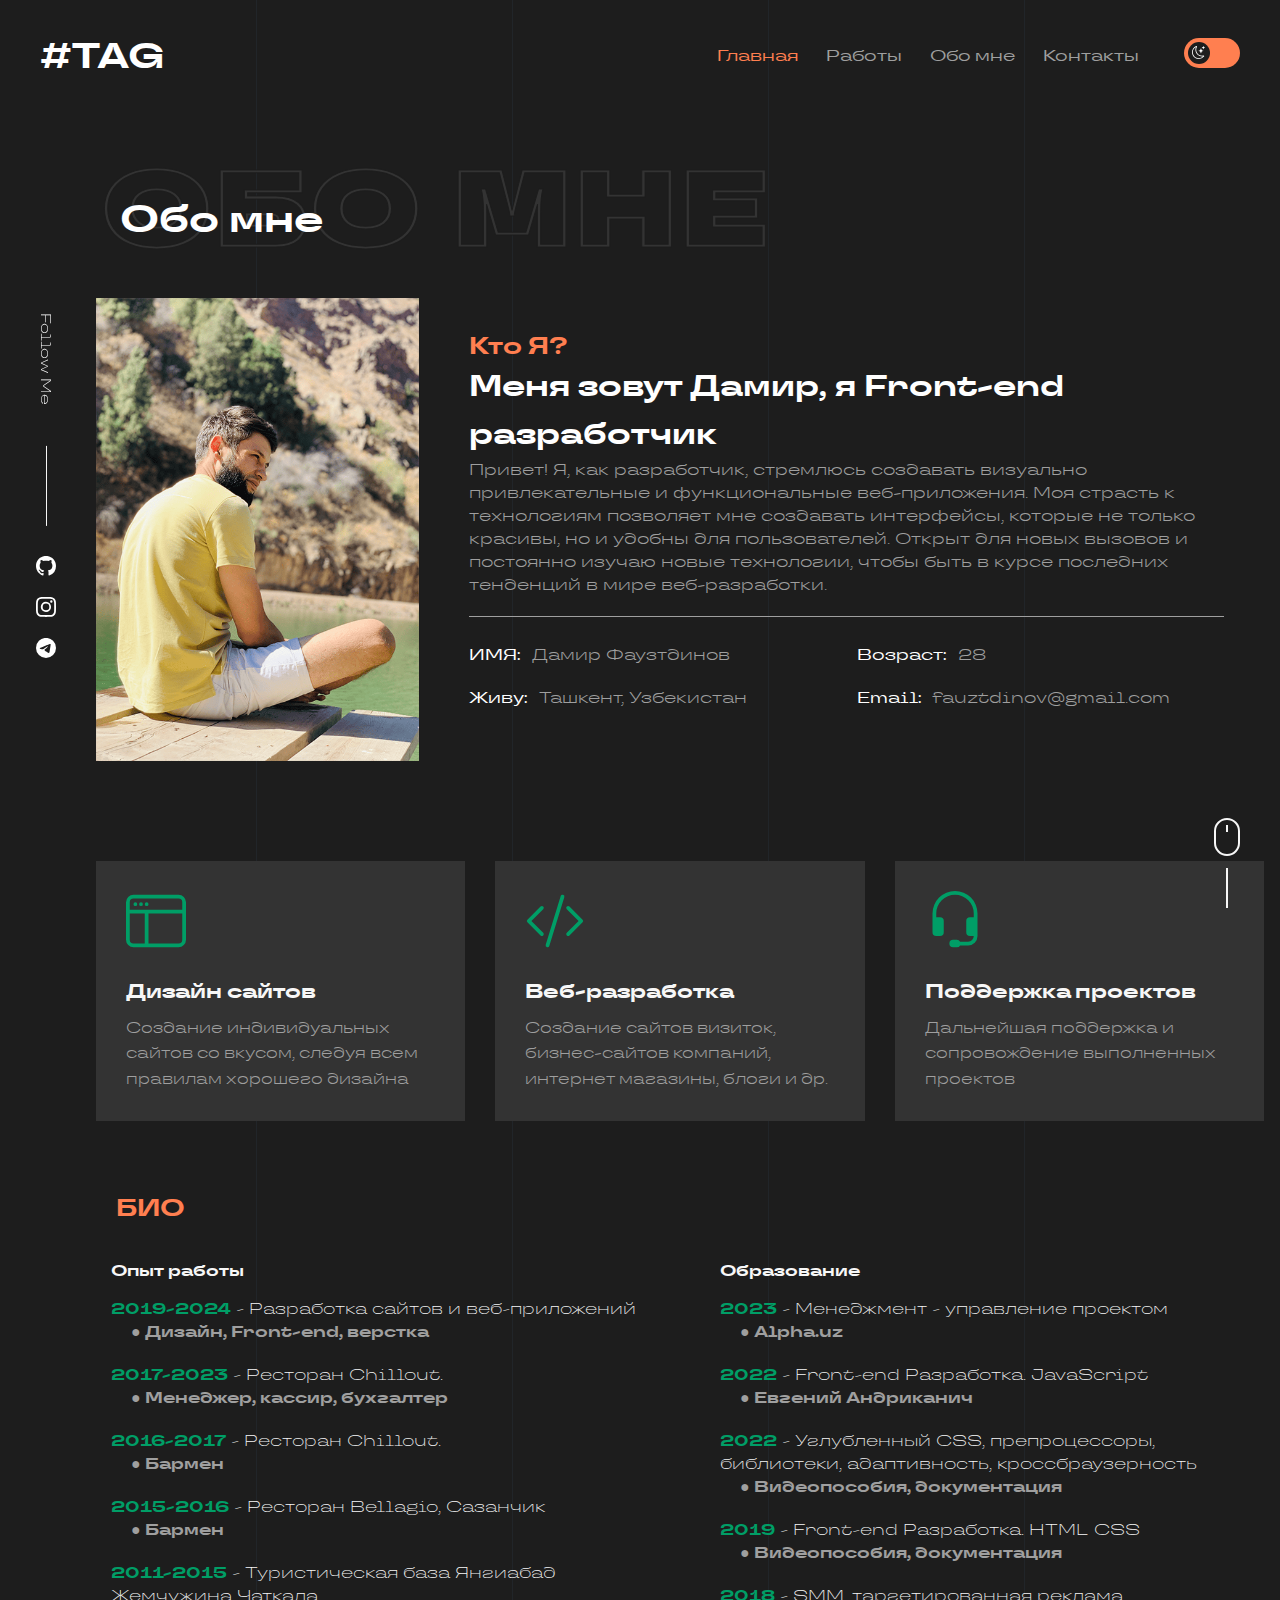
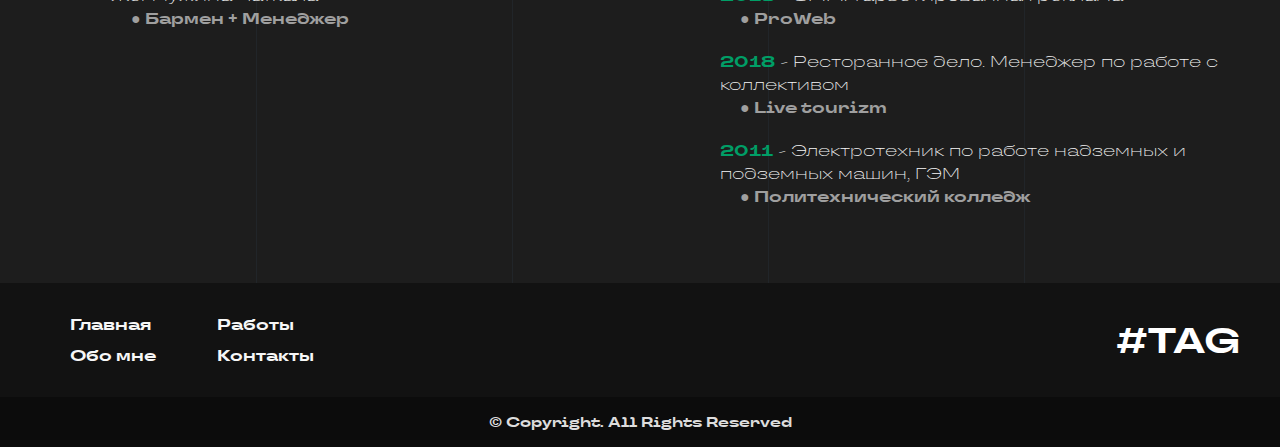
==== about.html @ 24d649d3 "Add files via upload" ====
<!DOCTYPE html>
<html lang="ru">

<head>
   <meta charset="UTF-8">
   <meta http-equiv="X-UA-Compatible" content="IE=edge">
   <meta name="viewport" content="width=device-width, initial-scale=1.0">
   <link rel="stylesheet" href="https://cdn.jsdelivr.net/npm/swiper@11/swiper-bundle.min.css" />
   <link rel="stylesheet" href="css/style.min.css">
   <title>TAG company</title>
</head>

<body>
   <div class="wrapper">
      <div class="bgline1"></div>
      <div class="bgline2"></div>
      <div class="bgline3"></div>
      <div class="bgline4"></div>
      <header class="header">
   <div class="header__body container">
      <div class="header__logo">
         <a href="index.html">#TAG</a>
      </div>
      <div class="header__menu menu">
         <div class="menu__icon">
            <span></span>
         </div>
         <nav class="menu__body">
            <ul class="menu__list">
               <li><a href="index.html" class="menu__link active" data-title="Главная"><span>Главная</span></a></li>
               <li><a href="cases.html" class="menu__link" data-title="Работы"><span>Работы</span></a></li>
               <li><a href="about.html" class="menu__link" data-title="Обо мне"><span>Обо мне</span></a></li>
               <li><a href="contacts.html" class="menu__link" data-title="Контакты"><span>Контакты</span></a></li>
            </ul>

            <div class="toggle-theme">
               <label class="switch" for="toggle">
                  <input type="checkbox" id="toggle">
                  <div class="slider left"></div>
               </label>
            </div>
         </nav>
      </div>
   </div>
</header>
      <main>
         <div class="socials">
            <div class="socials__text">Follow Me</div>
            <div class="socials__line"></div>
            <div class="socials__links">
               <div class="socials__link">
                  <a href="https://github.com/fauztdin0ff" target="_blank"><svg xmlns="http://www.w3.org/2000/svg"
                        width="20" height="20" fill="currentColor" class="bi bi-github" viewBox="0 0 16 16">
                        <path
                           d="M8 0C3.58 0 0 3.58 0 8c0 3.54 2.29 6.53 5.47 7.59.4.07.55-.17.55-.38 0-.19-.01-.82-.01-1.49-2.01.37-2.53-.49-2.69-.94-.09-.23-.48-.94-.82-1.13-.28-.15-.68-.52-.01-.53.63-.01 1.08.58 1.23.82.72 1.21 1.87.87 2.33.66.07-.52.28-.87.51-1.07-1.78-.2-3.64-.89-3.64-3.95 0-.87.31-1.59.82-2.15-.08-.2-.36-1.02.08-2.12 0 0 .67-.21 2.2.82.64-.18 1.32-.27 2-.27.68 0 1.36.09 2 .27 1.53-1.04 2.2-.82 2.2-.82.44 1.1.16 1.92.08 2.12.51.56.82 1.27.82 2.15 0 3.07-1.87 3.75-3.65 3.95.29.25.54.73.54 1.48 0 1.07-.01 1.93-.01 2.2 0 .21.15.46.55.38A8.012 8.012 0 0 0 16 8c0-4.42-3.58-8-8-8z" />
                     </svg></a>
               </div>
               <div class="socials__link">
                  <a href="https://www.instagram.com/fauztdin0ff?igsh=NGVhN2U2NjQ0Yg==" target="_blank"><svg
                        xmlns="http://www.w3.org/2000/svg" width="20" height="20" fill="currentColor"
                        class="bi bi-instagram" viewBox="0 0 16 16">
                        <path
                           d="M8 0C5.829 0 5.556.01 4.703.048 3.85.088 3.269.222 2.76.42a3.917 3.917 0 0 0-1.417.923A3.927 3.927 0 0 0 .42 2.76C.222 3.268.087 3.85.048 4.7.01 5.555 0 5.827 0 8.001c0 2.172.01 2.444.048 3.297.04.852.174 1.433.372 1.942.205.526.478.972.923 1.417.444.445.89.719 1.416.923.51.198 1.09.333 1.942.372C5.555 15.99 5.827 16 8 16s2.444-.01 3.298-.048c.851-.04 1.434-.174 1.943-.372a3.916 3.916 0 0 0 1.416-.923c.445-.445.718-.891.923-1.417.197-.509.332-1.09.372-1.942C15.99 10.445 16 10.173 16 8s-.01-2.445-.048-3.299c-.04-.851-.175-1.433-.372-1.941a3.926 3.926 0 0 0-.923-1.417A3.911 3.911 0 0 0 13.24.42c-.51-.198-1.092-.333-1.943-.372C10.443.01 10.172 0 7.998 0h.003zm-.717 1.442h.718c2.136 0 2.389.007 3.232.046.78.035 1.204.166 1.486.275.373.145.64.319.92.599.28.28.453.546.598.92.11.281.24.705.275 1.485.039.843.047 1.096.047 3.231s-.008 2.389-.047 3.232c-.035.78-.166 1.203-.275 1.485a2.47 2.47 0 0 1-.599.919c-.28.28-.546.453-.92.598-.28.11-.704.24-1.485.276-.843.038-1.096.047-3.232.047s-2.39-.009-3.233-.047c-.78-.036-1.203-.166-1.485-.276a2.478 2.478 0 0 1-.92-.598 2.48 2.48 0 0 1-.6-.92c-.109-.281-.24-.705-.275-1.485-.038-.843-.046-1.096-.046-3.233 0-2.136.008-2.388.046-3.231.036-.78.166-1.204.276-1.486.145-.373.319-.64.599-.92.28-.28.546-.453.92-.598.282-.11.705-.24 1.485-.276.738-.034 1.024-.044 2.515-.045v.002zm4.988 1.328a.96.96 0 1 0 0 1.92.96.96 0 0 0 0-1.92zm-4.27 1.122a4.109 4.109 0 1 0 0 8.217 4.109 4.109 0 0 0 0-8.217zm0 1.441a2.667 2.667 0 1 1 0 5.334 2.667 2.667 0 0 1 0-5.334z" />
                     </svg></a>
               </div>
               <div class="socials__link">
                  <a href="https://t.me/fauztdin0ff" target="_blank"><svg xmlns="http://www.w3.org/2000/svg" width="20"
                        height="20" fill="currentColor" class="bi bi-telegram" viewBox="0 0 16 16">
                        <path
                           d="M16 8A8 8 0 1 1 0 8a8 8 0 0 1 16 0zM8.287 5.906c-.778.324-2.334.994-4.666 2.01-.378.15-.577.298-.595.442-.03.243.275.339.69.47l.175.055c.408.133.958.288 1.243.294.26.006.549-.1.868-.32 2.179-1.471 3.304-2.214 3.374-2.23.05-.012.12-.026.166.016.047.041.042.12.037.141-.03.129-1.227 1.241-1.846 1.817-.193.18-.33.307-.358.336a8.154 8.154 0 0 1-.188.186c-.38.366-.664.64.015 1.088.327.216.589.393.85.571.284.194.568.387.936.629.093.06.183.125.27.187.331.236.63.448.997.414.214-.02.435-.22.547-.82.265-1.417.786-4.486.906-5.751a1.426 1.426 0 0 0-.013-.315.337.337 0 0 0-.114-.217.526.526 0 0 0-.31-.093c-.3.005-.763.166-2.984 1.09z" />
                     </svg></a>
               </div>
            </div>
         </div>
         <div class="scrolltop">
            <div class="scrolltop__down">
               <button class="scrolltop__mouse"></button>
               <div class="scrolltop__line"></div>
            </div>
         </div>
         <section class="about">
            <div class="about__body container">
               <div class="about__title title">
                  <h1 data-title="Обо мне">Обо мне</h1>
               </div>
               <section class="who">
                  <div class="who__body container">
                     <div class="who__image">
                        <img src="img/iam.png" alt="I am">
                     </div>
                     <div class="who__content">
                        <div class="who__title">Кто Я?</div>
                        <div class="who__subtitle">
                           <h3>Меня зовут Дамир, я Front-end разработчик</h3>
                        </div>
                        <div class="who__text">
                           Привет! Я, как разработчик, стремлюсь создавать визуально привлекательные и функциональные
                           веб-приложения. Моя страсть к технологиям позволяет мне создавать интерфейсы, которые не
                           только красивы, но и удобны для пользователей. Открыт для новых вызовов и постоянно изучаю
                           новые
                           технологии, чтобы быть в курсе последних тенденций в мире веб-разработки.
                        </div>
                        <div class="who__info">
                           <p><span>ИМЯ: </span> Дамир Фаузтдинов</p>
                           <p><span>Возраст: </span> 28</p>
                           <p><span>Живу: </span> Ташкент, Узбекистан</p>
                           <p><span>Email: </span> fauztdinov@gmail.com</p>
                        </div>
                        <!-- 
                        <div class="who__download-resume">
                           <a href="">Скачать <span>CV</span><span><svg xmlns="http://www.w3.org/2000/svg" width="20"
                                    height="20" fill="currentColor" class="bi bi-cloud-download" viewBox="0 0 16 16">
                                    <path
                                       d="M4.406 1.342A5.53 5.53 0 0 1 8 0c2.69 0 4.923 2 5.166 4.579C14.758 4.804 16 6.137 16 7.773 16 9.569 14.502 11 12.687 11H10a.5.5 0 0 1 0-1h2.688C13.979 10 15 8.988 15 7.773c0-1.216-1.02-2.228-2.313-2.228h-.5v-.5C12.188 2.825 10.328 1 8 1a4.53 4.53 0 0 0-2.941 1.1c-.757.652-1.153 1.438-1.153 2.055v.448l-.445.049C2.064 4.805 1 5.952 1 7.318 1 8.785 2.23 10 3.781 10H6a.5.5 0 0 1 0 1H3.781C1.708 11 0 9.366 0 7.318c0-1.763 1.266-3.223 2.942-3.593.143-.863.698-1.723 1.464-2.383z" />
                                    <path
                                       d="M7.646 15.854a.5.5 0 0 0 .708 0l3-3a.5.5 0 0 0-.708-.708L8.5 14.293V5.5a.5.5 0 0 0-1 0v8.793l-2.146-2.147a.5.5 0 0 0-.708.708l3 3z" />
                                 </svg></span></a>
                        </div> -->
                     </div>
                  </div>
               </section>
            </div>
         </section>
         <section class="bio">
            <div class="bio__body container">
               <div class="bio__blocks">
                  <div class="bio__block block-bio">
                     <div class="block-bio__icon"><svg xmlns="http://www.w3.org/2000/svg" width="16" height="16"
                           fill="currentColor" class="bi bi-window-sidebar" viewBox="0 0 16 16">
                           <path
                              d="M2.5 4a.5.5 0 1 0 0-1 .5.5 0 0 0 0 1zm2-.5a.5.5 0 1 1-1 0 .5.5 0 0 1 1 0zm1 .5a.5.5 0 1 0 0-1 .5.5 0 0 0 0 1z" />
                           <path
                              d="M2 1a2 2 0 0 0-2 2v10a2 2 0 0 0 2 2h12a2 2 0 0 0 2-2V3a2 2 0 0 0-2-2H2zm12 1a1 1 0 0 1 1 1v2H1V3a1 1 0 0 1 1-1h12zM1 13V6h4v8H2a1 1 0 0 1-1-1zm5 1V6h9v7a1 1 0 0 1-1 1H6z" />
                        </svg></div>
                     <div class="block-bio__name">Дизайн сайтов</div>
                     <div class="block-bio__text">Создание индивидуальных сайтов со вкусом, следуя всем правилам
                        хорошего дизайна</div>
                  </div>
                  <div class="bio__block block-bio">
                     <div class="block-bio__icon"><svg xmlns="http://www.w3.org/2000/svg" width="16" height="16"
                           fill="currentColor" class="bi bi-code-slash" viewBox="0 0 16 16">
                           <path
                              d="M10.478 1.647a.5.5 0 1 0-.956-.294l-4 13a.5.5 0 0 0 .956.294l4-13zM4.854 4.146a.5.5 0 0 1 0 .708L1.707 8l3.147 3.146a.5.5 0 0 1-.708.708l-3.5-3.5a.5.5 0 0 1 0-.708l3.5-3.5a.5.5 0 0 1 .708 0zm6.292 0a.5.5 0 0 0 0 .708L14.293 8l-3.147 3.146a.5.5 0 0 0 .708.708l3.5-3.5a.5.5 0 0 0 0-.708l-3.5-3.5a.5.5 0 0 0-.708 0z" />
                        </svg></div>
                     <div class="block-bio__name">Веб-разработка</div>
                     <div class="block-bio__text">Создание сайтов визиток, бизнес-сайтов компаний, интернет магазины,
                        блоги и др.</div>
                  </div>
                  <div class="bio__block block-bio">
                     <div class="block-bio__icon"><svg xmlns="http://www.w3.org/2000/svg" width="16" height="16"
                           fill="currentColor" class="bi bi-headset" viewBox="0 0 16 16">
                           <path
                              d="M8 1a5 5 0 0 0-5 5v1h1a1 1 0 0 1 1 1v3a1 1 0 0 1-1 1H3a1 1 0 0 1-1-1V6a6 6 0 1 1 12 0v6a2.5 2.5 0 0 1-2.5 2.5H9.366a1 1 0 0 1-.866.5h-1a1 1 0 1 1 0-2h1a1 1 0 0 1 .866.5H11.5A1.5 1.5 0 0 0 13 12h-1a1 1 0 0 1-1-1V8a1 1 0 0 1 1-1h1V6a5 5 0 0 0-5-5z" />
                        </svg></div>
                     <div class="block-bio__name">Поддержка проектов</div>
                     <div class="block-bio__text">Дальнейшая поддержка и сопровождение выполненных проектов</div>
                  </div>
               </div>
               <div class="bio__title">
                  <h2>БИО</h2>
               </div>
               <div class="bio__info">
                  <div class="bio__columns">
                     <div class="bio__column">
                        <div class="bio__subtitle">Опыт работы</div>
                        <div class="advantages__info">
                           <div class="advantages__name">
                              <span>2019-2024</span> - Разработка сайтов и веб-приложений
                           </div>
                           <div class="advantages__text">
                              <p>● Дизайн, Front-end, верстка</p>
                           </div>
                           <div class="advantages__name">
                              <span>2017-2023</span> - Ресторан Chillout.
                           </div>
                           <div class="advantages__text">
                              <p>● Менеджер, кассир, бухгалтер</p>
                           </div>
                           <div class="advantages__name">
                              <span>2016-2017</span> - Ресторан Chillout.
                           </div>
                           <div class="advantages__text">
                              <p>● Бармен</p>
                           </div>
                           <div class="advantages__name">
                              <span>2015-2016</span> - Ресторан Bellagio, Сазанчик
                           </div>
                           <div class="advantages__text">
                              <p>● Бармен</p>
                           </div>
                           <div class="advantages__name">
                              <span>2011-2015</span> - Туристическая база Янгиабад Жемчужина Чаткала
                           </div>
                           <div class="advantages__text">
                              <p>● Бармен + Менеджер</p>
                           </div>
                        </div>
                     </div>
                     <div class="bio__column">
                        <div class="bio__subtitle">Образование</div>
                        <div class="advantages__info">
                           <div class="advantages__name">
                              <span>2023</span> - Менеджмент - управление проектом
                           </div>
                           <div class="advantages__text">
                              <p>● Alpha.uz</p>
                           </div>
                           <div class="advantages__name">
                              <span>2022</span> - Front-end Разработка. JavaScript
                           </div>
                           <div class="advantages__text">
                              <p>● Евгений Андриканич</p>
                           </div>
                           <div class="advantages__name">
                              <span>2022</span> - Углубленный CSS, препроцессоры, библиотеки, адаптивность,
                              кроссбраузерность
                           </div>
                           <div class="advantages__text">
                              <p>● Видеопособия, документация</p>
                           </div>
                           <div class="advantages__name">
                              <span>2019</span> - Front-end Разработка. HTML CSS
                           </div>
                           <div class="advantages__text">
                              <p>● Видеопособия, документация</p>
                           </div>
                           <div class="advantages__name">
                              <span>2018</span> - SMM. таргетированная реклама
                           </div>
                           <div class="advantages__text">
                              <p>● ProWeb</p>
                           </div>
                           <div class="advantages__name">
                              <span>2018</span> - Ресторанное дело. Менеджер по работе с коллективом
                           </div>
                           <div class="advantages__text">
                              <p>● Live tourizm</p>
                           </div>
                           <div class="advantages__name">
                              <span>2011</span> - Электротехник по работе надземных и подземных машин, ГЭМ
                           </div>
                           <div class="advantages__text">
                              <p>● Политехнический колледж</p>
                           </div>
                        </div>
                     </div>
                  </div>
               </div>


            </div>
         </section>

      </main>
      <footer class="footer">
   <div class="footer__body container">
      <div class="footer__menu">
         <ul>
            <li><a href="index.html">Главная</a></li>
            <li><a href="cases.html">Работы</a></li>
            <li><a href="about.html">Обо мне</a></li>
            <li><a href="contacts.html">Контакты</a></li>
         </ul>
      </div>
      <div class="header__logo">
         <a href="index.html">#TAG</a>
      </div>
   </div>
   <div class="copyright">
      <p>© Copyright. All Rights Reserved</p>
   </div>
</footer>
      <script src="https://cdn.jsdelivr.net/npm/swiper@11/swiper-bundle.min.js"></script>
      <script src="js/app.min.js"></script>
   </div>
</body>

</html>
---- css/style.min.css ----
@charset "UTF-8";
* {
  padding: 0;
  margin: 0;
  border: 0;
}

*, *:before, *:after {
  -moz-box-sizing: border-box;
  -webkit-box-sizing: border-box;
  box-sizing: border-box;
}

:focus, :active {
  outline: none;
}

a:focus, a:active {
  outline: none;
}

nav, footer, header, aside {
  display: block;
}

html, body {
  height: 100%;
  width: 100%;
  font-size: 100%;
  -ms-text-size-adjust: 100%;
  -moz-text-size-adjust: 100%;
  -webkit-text-size-adjust: 100%;
}

input::-ms-clear {
  display: none;
}

button {
  cursor: pointer;
}

button::-moz-focus-inner {
  padding: 0;
  border: 0;
}

a, a:visited {
  text-decoration: none;
}

a:hover {
  text-decoration: none;
}

ul li {
  list-style: none;
}

img {
  vertical-align: top;
}

@font-face {
  font-family: Travels;
  font-display: swap;
  src: url("../fonts/Travels-Black-Outline.woff2") format("woff2"), url("../fonts/Travels-Black-Outline.woff") format("woff");
  font-weight: 100;
  font-style: normal;
}
@font-face {
  font-family: Travels;
  font-display: swap;
  src: url("../fonts/Travels-Black.woff2") format("woff2"), url("../fonts/Travels-Black.woff") format("woff");
  font-weight: 900;
  font-style: normal;
}
@font-face {
  font-family: Travels;
  font-display: swap;
  src: url("../fonts/Travels-Light.woff2") format("woff2"), url("../fonts/Travels-Light.woff") format("woff");
  font-weight: 300;
  font-style: normal;
}
@font-face {
  font-family: Travels;
  font-display: swap;
  src: url("../fonts/Travels-Bold.woff2") format("woff2"), url("../fonts/Travels-Bold.woff") format("woff");
  font-weight: 700;
  font-style: normal;
}
@font-face {
  font-family: Travels;
  font-display: swap;
  src: url("../fonts/Travels-Regular.woff2") format("woff2"), url("../fonts/Travels-Regular.woff") format("woff");
  font-weight: 400;
  font-style: normal;
}
@font-face {
  font-family: Travels;
  font-display: swap;
  src: url("../fonts/Travels-Medium.woff2") format("woff2"), url("../fonts/Travels-Medium.woff") format("woff");
  font-weight: 500;
  font-style: normal;
}
html {
  scroll-behavior: smooth;
}

body {
  background-color: #1d1d1d;
  /* Для вебкит-скроллбара (Chrome, Safari) */
  /* Для ползунка скроллбара */
  /* Для трека скроллбара (фон) */
  /* Для скрытия скроллбара на всех элементах, кроме ползунка и трека */
}
body::-webkit-scrollbar {
  width: 8px; /* Ширина скроллбара */
}
body::-webkit-scrollbar-thumb {
  background-color: #555; /* Цвет ползунка */
}
body::-webkit-scrollbar-thumb:hover {
  background-color: rgb(135, 135, 135);
}
body::-webkit-scrollbar-track {
  background: #333; /* Цвет трека */
}
body ::-webkit-scrollbar {
  display: none;
}
body._lock, body._popup, body._preloader {
  overflow: hidden;
}

.preloader {
  background-color: #101010;
  height: 100dvh;
  position: fixed;
  top: 0;
  width: 100vw;
  z-index: 99999;
}
.preloader::before {
  content: "LOADING";
  position: fixed;
  display: block;
  top: 45%;
  left: 50%;
  transform: translateX(-50%);
  z-index: 99999;
  color: #fff;
  letter-spacing: 1.4em;
  font-size: 16px;
}
@media (max-width: 1200px) {
  .preloader::before {
    font-size: calc(13px + 3 * ((100vw - 320px) / 880));
  }
}
.preloader .loader-bar {
  background-color: #009e66;
}
.preloader .loader-bar::before {
  content: "";
  position: absolute;
  display: block;
  top: 50%;
  left: 33.3%;
  width: 33.3%;
  height: 1px;
  background-color: #009e66;
  z-index: 99999;
  transform-origin: left;
  transform: scaleX(0);
  animation: loaderbar 2s infinite alternate;
}

@keyframes loaderbar {
  0% {
    transform: translateX(0) scaleX(0);
    transform-origin: left;
    left: 33.3%;
    right: auto;
  }
  45% {
    transform: translateX(0) scaleX(1);
    transform-origin: left;
    left: 33.3%;
    right: auto;
  }
  50% {
    transform: translateX(0) scaleX(1);
    transform-origin: right;
    left: auto;
    right: 33.3%;
  }
  100% {
    transform: translateX(0) scaleX(0);
    transform-origin: right;
    left: auto;
    right: 33.3%;
  }
}
.wrapper {
  min-height: 100%;
  display: flex;
  flex-direction: column;
  font-family: Travels;
  font-weight: 700;
  transition: all 0.3s ease 0s;
  position: relative;
}
.wrapper ::selection {
  color: white;
  background: #009e66;
}
.wrapper .bgline1,
.wrapper .bgline2,
.wrapper .bgline3,
.wrapper .bgline4 {
  position: absolute;
  top: 0;
  width: 1px;
  height: 100%;
  background-color: #212529;
  z-index: -1;
}
.wrapper .bgline1 {
  left: 20%;
}
.wrapper .bgline2 {
  left: 40%;
}
.wrapper .bgline3 {
  left: 60%;
}
.wrapper .bgline4 {
  left: 80%;
}
@media (max-width: 800px) {
  .wrapper .bgline3,
  .wrapper .bgline4 {
    display: none;
  }
  .wrapper .bgline1 {
    left: 33%;
  }
  .wrapper .bgline2 {
    left: 66%;
  }
}
@media (max-width: 500px) {
  .wrapper .bgline2,
  .wrapper .bgline3,
  .wrapper .bgline4 {
    display: none;
  }
  .wrapper .bgline1 {
    left: 50%;
  }
}

body.light-theme {
  background-color: #f7f7f7;
}
body.light-theme .bgline1,
body.light-theme .bgline2,
body.light-theme .bgline3,
body.light-theme .bgline4 {
  background-color: rgb(224, 224, 224);
}

main {
  flex: 1 1 auto;
}

.container {
  width: min(100% - 2rem, 1200px);
  margin-inline: auto;
}

/*------------------------------------------HEADER-----------------------------------------------*/
.header {
  padding: 30px 0;
  position: absolute;
  top: 0;
  left: 0;
  width: 100%;
  z-index: 99;
}
@media (max-width: 800px) {
  .header {
    background-color: #282828;
  }
  .header::before {
    content: "";
    background-color: #282828;
    position: absolute;
    top: 0;
    left: 0;
    width: 100%;
    height: 100%;
    z-index: 2;
  }
}
.header__body {
  display: flex;
  align-items: center;
  justify-content: space-between;
  gap: 20px;
}
.header__logo a {
  color: #fff;
  font-size: 36px;
  transition: all 0.3s ease 0s;
}
@media (max-width: 1200px) {
  .header__logo a {
    font-size: calc(30px + 6 * ((100vw - 320px) / 880));
  }
}
.header__logo a:hover {
  opacity: 0.8;
}
@media (max-width: 800px) {
  .header__logo {
    position: relative;
    z-index: 2;
  }
}

.menu {
  display: flex;
}
.menu__icon {
  display: none;
  will-change: transform;
}
@media (max-width: 800px) {
  .menu__icon {
    display: block;
    width: 50px;
    height: 50px;
    position: relative;
    z-index: 2;
  }
  .menu__icon::before, .menu__icon::after, .menu__icon span {
    height: 2px;
    position: absolute;
    background-color: #ccc;
    border-radius: 3px;
    transition: all 0.3s ease 0s;
    width: 100%;
  }
  .menu__icon::before, .menu__icon::after {
    content: "";
    left: 0;
  }
  .menu__icon::before {
    top: 10px;
  }
  .menu__icon::after {
    bottom: 10px;
  }
  .menu__icon span {
    top: 23px;
    right: 0;
    width: 70%;
  }
  .menu__icon._active::before {
    top: 23px;
    transform: rotate(45deg);
    background-color: #fff;
  }
  .menu__icon._active::after {
    top: 23px;
    transform: rotate(-45deg);
    background-color: #fff;
  }
  .menu__icon._active span {
    display: none;
  }
}
.menu__body {
  display: flex;
  gap: 15px;
}
@media (max-width: 800px) {
  .menu__body {
    display: flex;
    flex-direction: column-reverse;
    position: fixed;
    width: 100%;
    top: 0;
    left: 0;
    padding: 150px 15px 10px 15px;
    transition: all 0.3s ease 0s;
    overflow: auto;
    background-color: #222;
    opacity: 0;
    pointer-events: none;
    transform: translateY(-30px);
    z-index: 1;
  }
  .menu__body._active {
    opacity: 1;
    pointer-events: visible;
    transform: translateY(0);
  }
}
@media (min-width: 800px) {
  .menu__list {
    display: flex;
    align-items: center;
    gap: 8px;
  }
}
@media (min-width: 800px) and (max-width: 1200px) {
  .menu__list {
    gap: calc(8px + 0 * ((100vw - 320px) / 880));
  }
}
@media (max-width: 800px) {
  .menu__list li:not(:last-child) {
    margin-bottom: 10px;
  }
}
.menu__list li {
  overflow: hidden;
}
.menu__link {
  padding: 10px;
  color: #9f9f9f;
  font-weight: 500;
  transition: all 0.4s ease 0s;
  white-space: nowrap;
  position: relative;
}
.menu__link::after {
  content: attr(data-title);
  position: absolute;
  left: 0;
  top: 0;
  padding: 10px;
  display: block;
  opacity: 0;
  width: 100%;
  transform: translateY(-100%);
  transition: all 0.4s ease 0s;
  color: coral;
}
.menu__link span {
  display: inline-block;
  transition: all 0.4s ease 0s;
  transform: translateY(0px);
}
.menu__link:hover {
  color: #fff;
}
.menu__link:hover span {
  transform: translateY(100px);
}
.menu__link:hover::after {
  opacity: 1;
  transform: translateY(0);
}
.menu__link.active {
  color: coral;
}
@media (max-width: 800px) {
  .menu__link {
    display: block;
    font-size: 26px;
    width: 100%;
    border-radius: 10px;
    margin-bottom: 25px;
  }
}
@media (max-width: 800px) and (max-width: 1200px) {
  .menu__link {
    font-size: calc(16px + 10 * ((100vw - 320px) / 880));
  }
}
@media (max-width: 800px) {
  .menu__link:hover {
    color: #fff;
  }
}
@media (max-width: 800px) {
  .menu__link.active {
    color: #9f9f9f;
  }
}

/* Стили для переключателя */
.toggle-theme {
  height: 100%;
}
@media (max-width: 800px) {
  .toggle-theme {
    position: relative;
    z-index: 2;
  }
}

.switch {
  position: relative;
  display: inline-block;
  width: 56px;
  height: 30px;
  margin-left: 20px;
  -webkit-tap-highlight-color: rgba(255, 255, 255, 0);
  -webkit-tap-highlight-color: transparent;
}
@media (max-width: 800px) {
  .switch {
    margin-left: 8px;
  }
}
.switch input {
  display: none;
}
.switch input:checked + .slider {
  background-color: #009e66;
}
.switch input:checked + .slider:before {
  transform: translateX(26px);
}

.slider {
  position: absolute;
  cursor: pointer;
  top: 0;
  left: 0;
  right: 0;
  bottom: 0;
  background-color: coral;
  transition: 0.4s;
  border-radius: 34px;
}
.slider.left:before {
  content: "";
  display: flex;
  justify-content: center;
  align-items: center;
  position: absolute;
  height: 22px;
  width: 22px;
  left: 4px;
  bottom: 4px;
  background: url("../img/header/night.svg") center/60% 60% no-repeat;
  background-color: #1d1d1d;
  transition: 0.4s;
  border-radius: 50%;
}
.slider.right:before {
  content: "";
  display: flex;
  justify-content: center;
  align-items: center;
  position: absolute;
  height: 22px;
  width: 22px;
  left: 4px;
  bottom: 4px;
  background: url("../img/header/sun.svg") center/80% 80% no-repeat;
  background-color: white;
  transition: 0.4s;
  border-radius: 50%;
}

@media (max-width: 800px) {
  .light-theme .header {
    background-color: #f7f7f7;
  }
  .light-theme .header::before {
    background-color: #f7f7f7;
  }
}
.light-theme .header__logo a {
  color: #1d1d1d;
}
@media (max-width: 800px) {
  .light-theme .menu__body {
    background-color: #f7f7f7;
  }
  .light-theme .menu__body._active {
    opacity: 1;
    pointer-events: visible;
    transform: translateY(0);
  }
}
@media (max-width: 800px) {
  .light-theme .menu__icon::before, .light-theme .menu__icon::after, .light-theme .menu__icon span {
    background-color: #1d1d1d;
  }
  .light-theme .menu__icon._active::before {
    background-color: #1d1d1d;
  }
  .light-theme .menu__icon._active::after {
    background-color: #1d1d1d;
  }
}
.light-theme .menu__link {
  color: #1d1d1d;
}
.light-theme .menu__link::after {
  color: #009e66;
}
.light-theme .menu__link.active {
  color: #009e66;
}

/*--------------------------------------------HOME---------------------------------------------*/
.socials {
  position: fixed;
  left: 0px;
  top: 50%;
  transform: translateY(-30%);
  display: flex;
  align-items: center;
  gap: 30px;
  flex-direction: column;
}
@media (max-width: 1200px) {
  .socials {
    display: none;
  }
}
.socials__text {
  color: #fff;
  font-size: 14px;
  transform: rotate(90deg);
  line-height: 1;
  font-weight: 300;
  margin-bottom: 50px;
}
.socials__line {
  width: 1px;
  height: 80px;
  background-color: #f7f7f7;
}
.socials__link {
  margin-bottom: 15px;
}
.socials__link svg {
  fill: #fff;
}

.light-theme .socials__text {
  color: #222222;
  font-weight: 400;
}
.light-theme .socials__line {
  background-color: #222222;
}
.light-theme .socials__link svg {
  fill: #222;
}

.home {
  background: url("../img/main-bg.png") center/cover no-repeat;
  min-height: 100dvh;
  display: flex;
  flex-direction: column;
  justify-content: flex-end;
  padding: 150px 0 40px 80px;
}
@media (max-width: 1000px) {
  .home {
    padding: 150px 0 40px 5px;
  }
}
@media (max-width: 800px) {
  .home {
    background-position: 80% 50%;
  }
}
@media (max-width: 600px) {
  .home {
    justify-content: space-around;
    background-position: 77% 50%;
  }
}
.home__title {
  color: #fff;
  line-height: 1.2;
  margin-bottom: 40px;
}
.home__title h1 {
  font-size: 35px;
  font-weight: 300;
}
@media (max-width: 1200px) {
  .home__title h1 {
    font-size: calc(25px + 10 * ((100vw - 320px) / 880));
  }
}
.home__title h3 {
  font-size: 35px;
  font-weight: 300;
}
@media (max-width: 1200px) {
  .home__title h3 {
    font-size: calc(16px + 19 * ((100vw - 320px) / 880));
  }
}
.home__title h2 {
  font-size: 56px;
  font-weight: 700;
  margin: 7px 0;
  display: inline-block;
  white-space: nowrap;
}
@media (max-width: 1200px) {
  .home__title h2 {
    font-size: calc(24px + 32 * ((100vw - 320px) / 880));
  }
}
@media (max-width: 600px) {
  .home__title h2 .line-span {
    display: inline-block;
    transform: rotate(45deg);
  }
}
@media (min-width: 601px) {
  .home__title h2 br {
    display: none;
  }
}
.home__button {
  margin-bottom: 55px;
  height: 60px;
  z-index: 1;
  position: relative;
}
.home__button a {
  font-size: 18px;
  color: #fff;
  padding: 10px 30px;
  background-color: #009e66;
  position: relative;
  display: inline-flex;
}
@media (max-width: 1200px) {
  .home__button a {
    font-size: calc(14px + 4 * ((100vw - 320px) / 880));
  }
}
.home__button a::after {
  content: "";
  position: absolute;
  display: block;
  top: -3px;
  left: -4px;
  width: 100%;
  height: 100%;
  border: 1px solid #ccc;
  z-index: -1;
}
.home__button a:hover {
  transform: translate(-4px, -3px);
}
.home__button a:hover::after {
  border: 1px solid #009e66;
  top: 0;
  left: 0;
}
.home__infoblock {
  display: flex;
}
@media (max-width: 800px) {
  .home__infoblock {
    flex-direction: column;
    gap: 28px;
  }
}

.infoblock__item {
  padding: 0 35px;
}
@media (max-width: 800px) {
  .infoblock__item {
    padding: 0;
    padding-left: 20px;
    border-left: 1px solid #fff;
  }
}
.infoblock__item:not(:last-child) {
  border-right: 1px solid #fff;
}
@media (max-width: 800px) {
  .infoblock__item:not(:last-child) {
    border-right: none;
  }
}
.infoblock__item:first-child {
  padding-left: 0;
}
@media (max-width: 800px) {
  .infoblock__item:first-child {
    padding-left: 20px;
  }
}
.infoblock__item h5 {
  font-size: 18px;
  color: #fff;
  font-weight: 400;
}
@media (max-width: 1200px) {
  .infoblock__item h5 {
    font-size: calc(14px + 4 * ((100vw - 320px) / 880));
  }
}
.infoblock__item a {
  font-size: 18px;
  color: #9f9f9f;
  font-weight: 300;
  transition: all 0.3s ease 0s;
}
@media (max-width: 1200px) {
  .infoblock__item a {
    font-size: calc(14px + 4 * ((100vw - 320px) / 880));
  }
}
.infoblock__item a:hover {
  color: coral;
}

/* Анимация печатания текста */
@keyframes typing {
  0%, 100% {
    width: 0;
  }
  60%, 80% {
    width: 90%;
  }
}
@keyframes typingMobile {
  0%, 100% {
    width: 0;
  }
  60%, 80% {
    width: 100%;
  }
}
/* Стиль для плавного появления и исчезания текста */
.typing-text {
  display: inline-block;
  overflow: hidden;
  white-space: nowrap;
  border-right: 4px solid transparent;
}

/* Анимация мигания курсора */
@keyframes blink-caret {
  from, to {
    border-color: #fff;
  }
  50% {
    border-color: #fff;
  }
}
.scrolltop {
  position: fixed;
  right: 40px;
  bottom: 40px;
  z-index: 99;
  -webkit-tap-highlight-color: rgba(255, 255, 255, 0);
  -webkit-tap-highlight-color: transparent;
}
@media (max-width: 800px) {
  .scrolltop {
    right: 20px;
    bottom: 20px;
  }
}
.scrolltop__mouse {
  display: inline-block;
  height: 38px;
  width: 26px;
  border: 2px solid #f7f7f7;
  border-radius: 50px;
  background-color: transparent;
  position: relative;
  animation: bounce 3s infinite ease-in-out;
}
.scrolltop__mouse::before {
  content: "";
  width: 2px;
  height: 7px;
  background-color: #f7f7f7;
  position: absolute;
  top: 5px;
  left: 50%;
  transform: translateX(-50%);
}
.scrolltop__line {
  width: 2px;
  height: 40px;
  background-color: #f7f7f7;
  position: absolute;
  top: 118%;
  left: 50%;
  transform: translateX(-50%);
  animation: altura 3s infinite ease 1.5s;
}
@media (max-width: 800px) {
  .scrolltop__line {
    display: none;
  }
}

@keyframes altura {
  0% {
    height: 50px;
  }
  50% {
    height: 0;
  }
  60% {
    height: 0;
  }
  100% {
    height: 50px;
  }
}
@keyframes bounce {
  0% {
    transform: translateY(-5px);
  }
  50% {
    transform: translateY(10px);
  }
  100% {
    transform: translateY(-5px);
  }
}
.light-theme .home {
  background: url("../img/test2.png") center/cover no-repeat;
}
@media (max-width: 800px) {
  .light-theme .home {
    background-position: 80% 50%;
  }
}
@media (max-width: 600px) {
  .light-theme .home {
    background-position: 77% 50%;
  }
}
.light-theme .home__title {
  color: #1d1d1d;
}
.light-theme .home__button a {
  color: #fff;
  background-color: #009e66;
}
.light-theme .home__button a::after {
  border: 1px solid #686868;
}
.light-theme .home__button a:hover::after {
  border: 1px solid #009e66;
}
@media (max-width: 800px) {
  .light-theme .infoblock__item {
    border-left: 1px solid #1d1d1d;
  }
}
.light-theme .infoblock__item:not(:last-child) {
  border-right: 1px solid #1d1d1d;
}
.light-theme .infoblock__item h5 {
  color: #1d1d1d;
}
.light-theme .infoblock__item a {
  color: #686868;
}
.light-theme .infoblock__item a:hover {
  color: coral;
}
.light-theme .scrolltop__mouse {
  border: 2px solid #222;
}
.light-theme .scrolltop__mouse::before {
  background-color: #222;
}
.light-theme .scrolltop__line {
  background-color: #222;
}

/*--------------------------------------------WHO I AM---------------------------------------------*/
.who {
  color: #fff;
}
.who__body {
  display: flex;
  align-items: center;
  gap: 50px;
  padding: 60px 0 60px 40px;
}
@media (max-width: 1000px) {
  .who__body {
    flex-direction: column;
    gap: 30px;
    padding-left: 0;
  }
}
.who__image {
  flex: 0 1 30%;
}
.who__image img {
  width: 100%;
}
@media (max-width: 1000px) {
  .who__image {
    border-radius: 50%;
    overflow: hidden;
  }
  .who__image img {
    aspect-ratio: 1/1;
    object-fit: cover;
  }
}
.who__content {
  flex: 0 1 70%;
}
.who__title {
  font-size: 24px;
  font-weight: 600;
  color: coral;
}
@media (max-width: 1200px) {
  .who__title {
    font-size: calc(18px + 6 * ((100vw - 320px) / 880));
  }
}
.who__subtitle h3 {
  font-size: 30px;
  font-weight: 700;
  line-height: 1.6em;
}
@media (max-width: 1200px) {
  .who__subtitle h3 {
    font-size: calc(22px + 8 * ((100vw - 320px) / 880));
  }
}
.who__text {
  color: #9f9f9f;
  font-weight: 400;
  margin-bottom: 26px;
  border-bottom: 1px solid #9f9f9f;
  padding-bottom: 20px;
}
.who__info {
  display: grid;
  grid-template-columns: repeat(2, 1fr);
  gap: 20px;
  margin-bottom: 20px;
}
@media (max-width: 700px) {
  .who__info {
    grid-template-columns: 1fr;
  }
}
.who__info p {
  color: #9f9f9f;
  font-weight: 400;
}
.who__info span {
  color: #fff;
  font-weight: 500;
  display: inline-block;
  margin-right: 7px;
}
.who__download-resume a {
  font-size: 16px;
  color: #fff;
  padding: 10px 30px;
  background-color: #009e66;
  display: inline-flex;
  gap: 7px;
  font-weight: 400;
  position: relative;
  overflow: hidden;
}
@media (max-width: 1200px) {
  .who__download-resume a {
    font-size: calc(14px + 2 * ((100vw - 320px) / 880));
  }
}
.who__download-resume a span {
  display: inline-block;
  transition: all 0.3s ease 0s;
}
.who__download-resume a span:nth-child(2) {
  position: absolute;
  bottom: 100%;
  right: 35px;
}
.who__download-resume a:hover span {
  transform: translateY(40px);
}

.light-theme .who {
  color: #222;
}
.light-theme .who__text {
  color: #686868;
}
.light-theme .who__info p {
  color: #686868;
}
.light-theme .who__info span {
  color: #222;
}
.light-theme .who__download-resume a {
  color: #fff;
  background-color: #009e66;
}

/*--------------------------------------------RESUME---------------------------------------------*/
.resume__body {
  padding: 100px 0 60px 40px;
}
@media (max-width: 1200px) {
  .resume__body {
    padding-left: 0;
  }
}
.resume__title {
  margin-bottom: 60px;
}
.resume__columns {
  display: flex;
  gap: 80px;
}
@media (max-width: 1200px) {
  .resume__columns {
    gap: calc(40px + 40 * ((100vw - 320px) / 880));
  }
}
@media (max-width: 650px) {
  .resume__columns {
    flex-direction: column;
  }
}
.resume__column {
  flex: 0 1 50%;
}
.resume__subtitle {
  margin-bottom: 20px;
  font-size: 24px;
  font-weight: 400;
  color: #f7f7f7;
}
@media (max-width: 1200px) {
  .resume__subtitle {
    font-size: calc(18px + 6 * ((100vw - 320px) / 880));
  }
}
.resume__items {
  background-color: #242424;
  border-left: 2px solid coral;
}
.resume__item {
  padding: 30px;
}
.resume__item:not(:last-child) {
  border-bottom: 1px solid #313131;
}

.title h4,
.title h1 {
  font-size: 38px;
  color: #fff;
  font-weight: 700;
  line-height: 100%;
  position: relative;
}
@media (max-width: 1200px) {
  .title h4,
  .title h1 {
    font-size: calc(28px + 10 * ((100vw - 320px) / 880));
  }
}
.title h4::before,
.title h1::before {
  content: attr(data-title);
  position: absolute;
  top: -10px;
  left: -20px;
  color: #333;
  -webkit-text-stroke: 1px #1d1d1d;
  font-size: 110px;
  font-weight: 100;
  max-width: 100%;
  white-space: nowrap;
  bottom: -30px;
  text-transform: uppercase;
  z-index: -1;
}
@media (max-width: 1200px) {
  .title h4::before,
  .title h1::before {
    font-size: calc(58px + 52 * ((100vw - 320px) / 880));
  }
}

.item-resume {
  position: relative;
}
.item-resume::before {
  content: "";
  display: inline-block;
  position: absolute;
  top: 35px;
  left: 0;
  width: 25px;
  height: 15px;
  background-color: coral;
  clip-path: polygon(0% 0%, 65% 1%, 100% 50%, 65% 100%, 0% 100%);
}
.item-resume__title {
  color: #f7f7f7;
  font-size: 18px;
}
@media (max-width: 1200px) {
  .item-resume__title {
    font-size: calc(16px + 2 * ((100vw - 320px) / 880));
  }
}
.item-resume__text {
  color: #9f9f9f;
  font-size: 15px;
  font-weight: 400;
  line-height: 160%;
}
.item-resume__text span {
  display: block;
  margin-bottom: 7px;
}
@media (max-width: 1200px) {
  .item-resume__text {
    font-size: calc(12px + 3 * ((100vw - 320px) / 880));
  }
}

.light-theme .resume__subtitle {
  color: #222;
}
.light-theme .resume__items {
  background-color: #f7f7f7;
  box-shadow: 0 0 20px 0 rgba(0, 0, 0, 0.05);
  border-left: 2px solid coral;
}
.light-theme .resume__item:not(:last-child) {
  border-bottom: 1px solid #ddd;
}
.light-theme .title h4,
.light-theme .title h1 {
  color: #222;
}
.light-theme .title h4::before,
.light-theme .title h1::before {
  color: rgb(227, 227, 227);
  -webkit-text-stroke: 1px #f7f7f7;
}
.light-theme .item-resume::before {
  background-color: coral;
}
.light-theme .item-resume__title {
  color: #222;
}
.light-theme .item-resume__text {
  color: #777;
}

/*--------------------------------------------SKILLS---------------------------------------------*/
.skills__body {
  padding: 100px 0 100px 40px;
}
@media (max-width: 1200px) {
  .skills__body {
    padding-left: 0;
  }
}
@media (max-width: 600px) {
  .skills__body {
    padding-bottom: 0;
  }
}
.skills__title {
  margin-bottom: 60px;
}
.skills__items {
  display: grid;
  grid-template-columns: 1fr 1fr;
  gap: 30px;
}
@media (max-width: 1200px) {
  .skills__items {
    gap: calc(20px + 10 * ((100vw - 320px) / 880));
  }
}
@media (max-width: 650px) {
  .skills__items {
    grid-template-columns: 1fr;
  }
}
.skills__item:first-child span {
  width: 95%;
}
.skills__item:nth-child(2) span {
  width: 98%;
}
.skills__item:nth-child(3) span {
  width: 80%;
}
.skills__item:nth-child(4) span {
  width: 60%;
}
.skills__name {
  display: flex;
  align-items: center;
  justify-content: space-between;
  margin-bottom: 7px;
  color: #9f9f9f;
  font-weight: 400;
}
.skills__progressbar {
  width: 100%;
  height: 10px;
  background-color: #313131;
}
.skills__progressbar span {
  display: block;
  width: 80%;
  height: 10px;
  background-color: #009e66;
}

.light-theme .skills__name {
  color: #777;
}
.light-theme .skills__progressbar {
  background-color: #dedede;
}

/*--------------------------------------------ОПЫТ---------------------------------------------*/
.experience__body {
  padding: 0px 0 100px 40px;
}
@media (max-width: 1200px) {
  .experience__body {
    padding-left: 0;
  }
}
@media (max-width: 768px) {
  .experience__body {
    padding: 60px 0;
  }
}
.experience__details {
  padding: 40px;
  background-color: #242424;
  color: #fff;
  display: flex;
  justify-content: space-between;
  gap: 30px;
  border-bottom: 2px solid #009e66;
}
@media (max-width: 1200px) {
  .experience__details {
    padding: calc(20px + 20 * ((100vw - 320px) / 880));
  }
}
@media (max-width: 900px) {
  .experience__details {
    flex-wrap: wrap;
  }
}
.experience__item {
  display: flex;
  align-items: center;
  gap: 15px;
  line-height: 1;
}
.experience__item p {
  font-size: 22px;
  font-weight: 400;
}
@media (max-width: 1200px) {
  .experience__item p {
    font-size: calc(16px + 6 * ((100vw - 320px) / 880));
  }
}
.experience__item p:first-child {
  font-size: 45px;
  color: #009e66;
  font-weight: 700;
  flex: 0 1 35%;
  text-align: center;
}
@media (max-width: 1200px) {
  .experience__item p:first-child {
    font-size: calc(35px + 10 * ((100vw - 320px) / 880));
  }
}

.light-theme .experience__details {
  background-color: #fff;
  color: #222;
  border-bottom: 2px solid #009e66;
  box-shadow: 0 2px 8px 0 rgba(0, 0, 0, 0.1);
}
.light-theme .experience__item p:first-child {
  color: #009e66;
}

/*--------------------------------------------Portf---------------------------------------------*/
.portf__body {
  padding: 100px 0 100px 40px;
}
@media (max-width: 1200px) {
  .portf__body {
    padding-left: 0;
  }
}
@media (max-width: 768px) {
  .portf__body {
    padding: 60px 0;
  }
}
.portf__title {
  margin-bottom: 100px;
}
@media (max-width: 600px) {
  .portf__title {
    margin-bottom: 60px;
  }
}
.portf__button {
  text-align: center;
}
.portf__button a {
  font-size: 14px;
  font-weight: 500;
  line-height: 1.5em;
  fill: #009e66;
  color: #009e66;
  background-color: rgba(0, 158, 102, 0);
  border-style: solid;
  border-width: 2px;
  border-color: #009e66;
  border-radius: 0 0 0 0;
  padding: 8px 25px;
  display: inline-flex;
  align-items: center;
  justify-content: center;
  gap: 7px;
  transition: all 0.3s ease 0s;
}
.portf__button a:hover {
  background-color: #009e66;
  color: #fff;
}
.portf__button a:hover svg {
  animation: rightArrow 0.8s ease infinite 0s;
}
.portf__grid {
  display: grid;
  grid-template-columns: repeat(auto-fill, minmax(300px, 1fr));
  gap: 50px;
  margin-bottom: 40px;
}
.portf__item {
  display: block;
  text-align: center;
  position: relative;
}
.portf__item p {
  font-size: 18px;
  color: #fff;
  transition: all 0.3s ease 0s;
}
@media (max-width: 1200px) {
  .portf__item p {
    font-size: calc(16px + 2 * ((100vw - 320px) / 880));
  }
}
.portf__item:hover p {
  color: #009e66;
}
.portf__item:hover .portf__details {
  display: block;
}
.portf__item:hover img {
  filter: brightness(0.1);
}
.portf__img {
  margin-bottom: 15px;
  filter: grayscale(0.5);
}
.portf__img img {
  width: 100%;
  height: 100%;
  object-fit: cover;
  object-position: bottom;
  transition: all 0.3s ease 0s;
}
.portf__details {
  display: none;
  width: 150px;
  position: absolute;
  top: 50%;
  left: 50%;
  transform: translate(-50%, -50%);
  color: #009e66;
  transition: all 0.3s ease 0s;
}
.portf__details p {
  color: inherit;
  font-size: 14px;
}
.portf__details svg {
  width: 30px;
  height: 30px;
}
@keyframes rightArrow {
  0%, 100% {
    transform: translateX(0);
  }
  50% {
    transform: translateX(7px);
  }
}
.light-theme .portf__item p {
  font-size: 18px;
  color: #333;
}
@media (max-width: 1200px) {
  .light-theme .portf__item p {
    font-size: calc(16px + 2 * ((100vw - 320px) / 880));
  }
}
.light-theme .portf__item:hover p {
  color: #009e66;
}
.light-theme .portf__item:hover .portf__details {
  display: block;
}
.light-theme .portf__item:hover img {
  filter: brightness(0.3);
}
.light-theme .portf__img {
  filter: grayscale(0.5);
}
.light-theme .portf__details {
  color: #fff;
}
.light-theme .portf__details p {
  color: #fff !important;
}
.light-theme .portf__details svg {
  width: 30px;
  height: 30px;
}

/*--------------------------------------------PRICE---------------------------------------------*/
.home-price__body {
  padding: 100px 0 100px 40px;
}
@media (max-width: 1200px) {
  .home-price__body {
    padding-left: 0;
  }
}
@media (max-width: 768px) {
  .home-price__body {
    padding: 60px 0;
  }
}
.home-price__title {
  margin-bottom: 60px;
}
.home-price__cards {
  display: flex;
  gap: 20px;
}
@media (max-width: 900px) {
  .home-price__cards {
    flex-direction: column;
  }
}
.card-home-price {
  display: flex;
  flex-direction: column;
  background-color: #242424;
  padding: 20px 30px;
  text-align: center;
}
.card-home-price__icon {
  color: #009e66;
  margin-bottom: 25px;
}
.card-home-price__icon svg {
  width: 50px;
  height: 50px;
}
.card-home-price__name {
  margin-bottom: 15px;
  font-size: 24px;
  color: #fff;
}
@media (max-width: 1200px) {
  .card-home-price__name {
    font-size: calc(20px + 4 * ((100vw - 320px) / 880));
  }
}
.card-home-price__price {
  margin-bottom: 20px;
  font-size: 22px;
  color: #009e66;
}
@media (max-width: 1200px) {
  .card-home-price__price {
    font-size: calc(18px + 4 * ((100vw - 320px) / 880));
  }
}
.card-home-price__text {
  flex: 1 1 auto;
  margin-bottom: 50px;
  font-size: 15px;
  color: #9f9f9f;
  font-weight: 400;
}
@media (max-width: 1200px) {
  .card-home-price__text {
    font-size: calc(13px + 2 * ((100vw - 320px) / 880));
  }
}
.card-home-price__text p:not(:last-child) {
  margin-bottom: 12px;
}
.card-home-price__button {
  margin-bottom: 20px;
}
.card-home-price__button a {
  font-size: 14px;
  font-weight: 500;
  line-height: 1.5em;
  color: #fff;
  background-color: #009e66;
  padding: 8px 25px;
  transition: all 0.3s ease 0s;
}
.card-home-price__button a:hover {
  color: #009e66;
  background-color: transparent;
  border: 1px solid #009e66;
}

.light-theme .card-home-price {
  background-color: #fff;
  box-shadow: 0 0 20px 0 rgba(0, 0, 0, 0.05);
}
.light-theme .card-home-price__icon {
  color: #009e66;
}
.light-theme .card-home-price__name {
  color: #222;
}
.light-theme .card-home-price__price {
  color: #009e66;
}
.light-theme .card-home-price__text {
  color: #777;
}

/*--------------------------------------------ОТЗЫВЫ---------------------------------------------*/
.testimonials__body {
  padding: 100px 0 100px 40px;
}
@media (max-width: 1200px) {
  .testimonials__body {
    padding-left: 0;
  }
}
@media (max-width: 768px) {
  .testimonials__body {
    padding: 60px 0;
  }
}
.testimonials__title {
  margin-bottom: 60px;
}
@media (max-width: 600px) {
  .testimonials__title {
    margin-bottom: 0px;
  }
}
.testimonials__write {
  text-align: center;
  margin-top: 15px;
}
.testimonials__button {
  display: inline-block;
  padding: 10px 20px;
  color: #fff;
  background-color: #009e66;
  border: 1px solid transparent;
  transition: all 0.3s ease 0s;
  font-family: Travels;
}
.testimonials__button:hover {
  cursor: pointer;
  background-color: transparent;
  border: 1px solid #009e66;
}
.testimonials__popup {
  position: fixed;
  top: 0;
  left: 0;
  width: 100vw;
  height: 100vh;
  display: none;
  justify-content: center;
  align-items: center;
  background-color: rgba(0, 0, 0, 0.9);
  overflow-y: scroll;
  z-index: 2;
  padding: 40px 0;
}
@media (max-width: 1000px) {
  .testimonials__popup {
    padding: 40px 15px;
  }
}
.testimonials__popup form {
  max-width: 800px;
  height: auto;
  background-color: #232323;
  color: #9f9f9f;
  padding: 60px 40px 40px;
  overflow: auto;
  position: relative;
}
.testimonials__popup form .close-popup {
  position: absolute;
  top: 20px;
  right: 20px;
  cursor: pointer;
  transition: all 0.3s ease 0s;
}
.testimonials__popup form .close-popup:hover {
  transform: translateY(-4px) rotate(180deg);
}
.testimonials__popup label,
.testimonials__popup input,
.testimonials__popup select,
.testimonials__popup textarea {
  margin-bottom: 10px;
  font-size: 16px;
}
@media (max-width: 1200px) {
  .testimonials__popup label,
  .testimonials__popup input,
  .testimonials__popup select,
  .testimonials__popup textarea {
    font-size: calc(13px + 3 * ((100vw - 320px) / 880));
  }
}
.testimonials__popup input[type=text],
.testimonials__popup input[type=email],
.testimonials__popup select,
.testimonials__popup textarea {
  width: 100%;
  padding: 8px;
  border-radius: 4px;
  border: 1px solid #ccc;
}
.testimonials__popup input:focus,
.testimonials__popup textarea:focus {
  box-shadow: 0 0 10px #009e66;
}
.testimonials__popup textarea {
  resize: none;
}
.testimonials__popup input[type=submit],
.testimonials__popup button {
  background-color: #009e66;
  color: white;
  padding: 10px 20px;
  cursor: pointer;
  font-size: 16px;
}
@media (max-width: 1200px) {
  .testimonials__popup input[type=submit],
  .testimonials__popup button {
    font-size: calc(13px + 3 * ((100vw - 320px) / 880));
  }
}
.testimonials__popup button {
  background-color: rgb(214, 54, 54);
}
.testimonials__popup button:hover {
  background-color: rgb(169, 34, 34);
}
.testimonials__popup input[type=submit]:hover {
  background-color: #016b46;
}
.testimonials__popup ul.gender-list {
  list-style: none;
  padding: 0;
  margin: 0;
}
.testimonials__popup .form-btns {
  display: flex;
  flex-direction: row-reverse;
  justify-content: space-between;
  align-items: center;
}
.testimonials__popup ul.gender-list li {
  display: inline-block;
  margin-right: 10px;
  cursor: pointer;
}
.testimonials__popup ul.gender-list li label {
  display: inline-flex;
  justify-content: center;
  align-items: center;
  padding: 7px;
  width: 30px;
  height: 30px;
  border-radius: 50%;
  border: 2px solid #ccc;
  line-height: 30px;
  text-align: center;
  cursor: pointer;
  font-size: 12px;
  font-weight: 400;
  transition: all 0.3s ease 0s;
}
.testimonials__popup ul.gender-list li label:hover {
  border-color: #009e66;
  color: #009e66;
}
.testimonials__popup ul.gender-list li input[type=radio] {
  display: none;
}
.testimonials__popup ul.gender-list li input[type=radio]:checked + label {
  border-color: #009e66;
  color: #009e66;
}

.swiper-wrapper {
  padding: 40px 0;
}

.swiper-slide {
  height: auto;
}

.swiper-scrollbar-drag {
  background-color: rgb(94, 94, 94);
}

.swiper-pagination-bullet-active {
  background-color: #009e66;
}

.testimonial {
  padding: 30px;
  background-color: #242424;
  color: #9f9f9f;
  margin-right: 20px;
  display: flex;
  flex-direction: column;
  height: 100%;
}
@media (max-width: 767px) {
  .testimonial {
    margin-right: 0;
  }
}
.testimonial__title {
  display: flex;
  gap: 20px;
}
.testimonial__author {
  flex: 1 1 auto;
  display: flex;
  gap: 15px;
}
.testimonial__author-img {
  width: 55px;
  height: 55px;
  border-radius: 50%;
}
.testimonial__author-img img {
  width: 100%;
  height: 100%;
  object-fit: contain;
}
.testimonial__author-name {
  margin-bottom: 20px;
}
.testimonial__author-name p {
  font-size: 16px;
  color: #fff;
  margin-bottom: 7px;
}
.testimonial__author-name span {
  font-size: 14px;
  color: #ddd;
}
.testimonial__icon {
  flex: 0 0 15%;
}
.testimonial__icon svg {
  width: 100%;
  height: 100%;
  color: #009e66;
}
.testimonial__text {
  line-height: 1.95;
  font-weight: 400;
  flex: 1 1 auto;
}
.testimonial__text button {
  display: block;
  background-color: transparent;
  background-image: linear-gradient(to bottom, rgba(36, 36, 36, 0), #242424);
  text-align: center;
  width: 100%;
  -webkit-tap-highlight-color: rgba(255, 255, 255, 0);
  -webkit-tap-highlight-color: transparent;
}
.testimonial__text button.active svg {
  transform: rotate(180deg);
  transition: all 0.3s ease 0s;
}
.testimonial__text svg {
  width: 20px;
  height: 20px;
  color: #009e66;
}
@media (max-width: 800px) {
  .testimonial__text {
    line-height: 1.6;
  }
}
.testimonial__text-content {
  transition: all 0.3s ease 0s;
  overflow: hidden;
}

.light-theme .testimonials__popup {
  background-color: rgba(0, 0, 0, 0.9);
}
.light-theme .testimonials__popup form {
  background-color: #f7f7f7;
  color: #222;
}
.light-theme .testimonials__popup form .close-popup svg {
  color: #222;
}
.light-theme .testimonial {
  background-color: #fff;
  border: 1px solid rgba(0, 0, 0, 0.1);
  color: #777;
}
.light-theme .testimonial__author-name p {
  color: #222;
}
.light-theme .testimonial__author-name span {
  color: #222;
}
.light-theme .testimonial__icon svg {
  color: #009e66;
}
.light-theme .testimonial__text button {
  background-color: transparent;
  background-image: none;
}
.light-theme .testimonial__text svg {
  color: #009e66;
}
.light-theme .swiper-scrollbar-drag {
  background-color: #9f9f9f;
}

/*--------------------------------------------footer---------------------------------------------*/
.footer {
  background-color: rgb(18, 18, 18);
}
.footer__body {
  padding: 30px 0 30px 30px;
  display: flex;
  justify-content: space-between;
  align-items: center;
  gap: 30px;
}
.footer__menu ul {
  display: grid;
  grid-template-columns: 1fr 1fr;
  column-gap: 50px;
  row-gap: 8px;
}
@media (max-width: 600px) {
  .footer__menu ul {
    grid-template-columns: 1fr;
  }
}
.footer__menu a {
  transition: all 0.3s ease 0s;
  color: #f7f7f7;
  white-space: nowrap;
}
.footer__menu a:hover {
  color: coral;
}
.footer .header__logo {
  z-index: 0;
}

.copyright {
  background-color: rgb(12, 12, 12);
  color: #ddd;
  display: flex;
  align-items: center;
  justify-content: center;
  padding: 15px 5px;
  font-size: 14px;
}

/*--------------------------------------------РАБОТЫ---------------------------------------------*/
.cases {
  padding: 200px 0 100px 80px;
}
@media (max-width: 1200px) {
  .cases {
    padding-left: 0;
  }
}
.cases__title {
  margin-bottom: 80px;
}
.cases__grid {
  display: grid;
  grid-template-columns: repeat(auto-fit, minmax(300px, 1fr));
  gap: 70px;
}

.case {
  position: relative;
  text-align: center;
}
.case:hover p {
  color: #009e66;
}
.case:hover .case__name {
  color: #009e66;
}
.case:hover .case__details {
  display: block;
}
.case:hover img {
  filter: brightness(0.1);
}
.case__image {
  margin-bottom: 15px;
  filter: grayscale(0.5);
}
.case__image img {
  width: 100%;
  height: 100%;
  object-fit: cover;
  object-position: bottom;
  transition: all 0.3s ease 0s;
}
.case__details {
  display: none;
  width: 150px;
  position: absolute;
  top: 50%;
  left: 50%;
  transform: translate(-50%, -50%);
  color: #009e66;
  transition: all 0.3s ease 0s;
}
.case__details p {
  color: inherit;
  font-size: 14px;
}
.case__details svg {
  width: 30px;
  height: 30px;
}
.case__name {
  color: #fff;
}

.light-theme .cases {
  padding: 200px 0 100px 80px;
}
@media (max-width: 1200px) {
  .light-theme .cases {
    padding-left: 0;
  }
}
.light-theme .cases__title {
  margin-bottom: 80px;
}
.light-theme .cases__grid {
  display: grid;
  grid-template-columns: repeat(auto-fit, minmax(300px, 1fr));
  gap: 70px;
}
.light-theme .case:hover p {
  color: #009e66;
}
.light-theme .case:hover .case__name {
  color: #009e66;
}
.light-theme .case:hover img {
  filter: brightness(0.4);
}
.light-theme .case__details {
  color: #fff;
}
.light-theme .case__details p {
  color: #fff !important;
}
.light-theme .case__details svg {
  width: 30px;
  height: 30px;
}
.light-theme .case__name {
  color: #222;
}

/*--------------------------------------------ABOUT---------------------------------------------*/
.about {
  padding-top: 200px;
}
.about__title {
  padding-left: 80px;
}
@media (max-width: 1200px) {
  .about__title {
    padding-left: 0;
  }
}

.bio {
  padding: 40px 0 40px 80px;
}
@media (max-width: 1200px) {
  .bio {
    padding-left: 0;
  }
}
.bio__title {
  color: coral;
  margin-top: 40px;
  margin-bottom: 20px;
  padding-left: 20px;
}
.bio__columns {
  display: flex;
  gap: 50px;
}
@media (max-width: 650px) {
  .bio__columns {
    flex-direction: column;
    gap: 30px;
  }
}
.bio__column {
  flex: 0 1 50%;
  color: #f7f7f7;
  padding: 15px;
}
.bio__subtitle {
  margin-bottom: 15px;
  font-weight: 700;
}
.bio__blocks {
  display: flex;
  gap: 30px;
  padding: 0px 0 30px 0;
}
@media (max-width: 767px) {
  .bio__blocks {
    flex-direction: column;
  }
}
.bio__block {
  flex: 0 1 33%;
  padding: 30px;
  background-color: #333;
}

.advantages__name {
  font-weight: 300;
}
.advantages__name span {
  color: #009e66;
  font-weight: 700;
}
.advantages__text {
  color: #9f9f9f;
  padding-left: 20px;
  margin-bottom: 20px;
}

.block-bio__icon {
  margin-bottom: 20px;
  color: #009e66;
}
.block-bio__icon svg {
  width: 60px;
  height: 60px;
}
.block-bio__name {
  margin-bottom: 10px;
  font-size: 20px;
  color: #f7f7f7;
}
@media (max-width: 1200px) {
  .block-bio__name {
    font-size: calc(17px + 3 * ((100vw - 320px) / 880));
  }
}
.block-bio__text {
  font-size: 15px;
  color: #9f9f9f;
  line-height: 1.7;
  font-weight: 400;
}
@media (max-width: 1200px) {
  .block-bio__text {
    font-size: calc(13px + 2 * ((100vw - 320px) / 880));
  }
}

.light-theme .bio__title {
  color: coral;
}
.light-theme .bio__column {
  color: #222;
}
.light-theme .bio__block {
  background-color: #fff;
  box-shadow: 0 0 20px 0 rgba(0, 0, 0, 0.05);
}
.light-theme .advantages__name {
  font-weight: 400;
}
.light-theme .advantages__name span {
  color: #009e66;
  font-weight: 700;
}
.light-theme .advantages__text {
  color: #888;
}
.light-theme .block-bio__icon {
  color: #009e66;
}
.light-theme .block-bio__name {
  color: #222;
}
.light-theme .block-bio__text {
  color: #888;
}

/*--------------------------------------------КОНТАКТЫ---------------------------------------------*/
.contacts__body {
  padding: 200px 0 100px 40px;
}
@media (max-width: 1200px) {
  .contacts__body {
    padding-left: 0;
  }
}
@media (max-width: 768px) {
  .contacts__body {
    padding: 200px 0 60px 0;
  }
}
.contacts__title {
  margin-bottom: 70px;
}
.contacts__title h1::before {
  font-size: 110px;
}
@media (max-width: 1200px) {
  .contacts__title h1::before {
    font-size: calc(44px + 66 * ((100vw - 320px) / 880));
  }
}
.contacts__content {
  display: flex;
  align-items: end;
  gap: 30px;
}
@media (max-width: 800px) {
  .contacts__content {
    flex-direction: column;
    align-items: flex-start;
  }
}
.contacts__info {
  flex: 0 1 50%;
}
.contacts__form {
  flex: 0 1 50%;
  padding-top: 40px;
  color: #fff;
}
.contacts__form input,
.contacts__form textarea {
  background-color: #333 !important;
  display: block;
  width: 100%;
  font-weight: 400;
  font-size: 15px;
  line-height: 1.5;
  background-color: #f2f2f2;
  color: inherit;
  border: none !important;
  border-bottom: 1px solid #545454 !important;
  border-radius: 0;
  height: 44px;
  padding: 9px 14px;
  -moz-appearance: none;
  appearance: none;
  text-transform: inherit;
  margin-bottom: 40px;
  font-family: Travels;
  transition: all 0.3s ease 0s;
}
.contacts__form input:is(:focus, :hover),
.contacts__form textarea:is(:focus, :hover) {
  border-bottom: 1px solid #009e66 !important;
}
.contacts__form input[type=submit] {
  color: #009e66;
  font-weight: 500;
  margin-bottom: 25px;
  cursor: pointer;
}
.contacts__form input[type=submit]:hover {
  border-bottom: 1px solid #009e66 !important;
}
.contacts__form textarea {
  height: 130px;
  resize: none;
}
.contacts__form div {
  display: flex;
  gap: 20px;
}
.contacts__form p {
  color: #9f9f9f;
  margin-bottom: 20px;
}

.info-contacts__title {
  font-size: 20px;
  color: coral;
  margin-bottom: 7px;
}
.info-contacts__subtitle {
  font-size: 15px;
  color: #9f9f9f;
  line-height: 1.7;
  margin-bottom: 15px;
}
.info-contacts__link > * {
  display: flex;
  align-items: center;
}
@media (max-width: 800px) {
  .info-contacts__link > * {
    padding-left: 22px;
  }
}
@media (max-width: 380px) {
  .info-contacts__link > * {
    padding-left: 15px;
  }
}
.info-contacts__link svg {
  width: 35px;
  height: 35px;
  color: #009e66;
  margin-right: 22px;
}
@media (max-width: 380px) {
  .info-contacts__link svg {
    width: 25px;
    height: 25px;
    margin-right: 15px;
  }
}
.info-contacts__value {
  padding: 22px;
  border-left: 2px solid #9f9f9f;
}
.info-contacts__value p {
  color: #f7f7f7;
}
.info-contacts__value span,
.info-contacts__value a {
  color: #9f9f9f;
  font-weight: 400;
  transition: all 0.3s ease 0s;
}
.info-contacts__value a:hover {
  color: #009e66;
}
@media (max-width: 380px) {
  .info-contacts__value {
    padding: 15px;
  }
}
.info-contacts__value-first {
  padding-top: 0;
  margin-top: 22px;
}
.info-contacts__value-last {
  padding-bottom: 0;
  margin-bottom: 22px;
}
@media (max-width: 380px) {
  .info-contacts__value-first {
    margin-top: 15px;
  }
  .info-contacts__value-last {
    margin-bottom: 15px;
  }
}
.light-theme .contacts__form {
  color: #222;
}
.light-theme .contacts__form input,
.light-theme .contacts__form textarea {
  background-color: #f2f2f2 !important;
  border-bottom: 1px solid #545454 !important;
  font-weight: 400;
}
.light-theme .contacts__form input:is(:focus, :hover),
.light-theme .contacts__form textarea:is(:focus, :hover) {
  border-bottom: 1px solid #009e66 !important;
}
.light-theme .contacts__form input[type=submit] {
  color: #fff;
  background-color: #009e66 !important;
  border-bottom: 1px solid #fff !important;
}
.light-theme .contacts__form input[type=submit]:hover {
  border-bottom: 1px solid #545454 !important;
}
.light-theme .contacts__form p {
  color: #9f9f9f;
}
.light-theme .info-contacts__title {
  color: coral;
}
.light-theme .info-contacts__subtitle {
  color: #9f9f9f;
}
.light-theme .info-contacts__value {
  border-left: 2px solid #9f9f9f;
}
.light-theme .info-contacts__value p {
  color: #222;
}
.light-theme .info-contacts__value span,
.light-theme .info-contacts__value a {
  color: #777;
  font-weight: 400;
  transition: all 0.3s ease 0s;
}
.light-theme .info-contacts__value a:hover {
  color: #009e66;
}
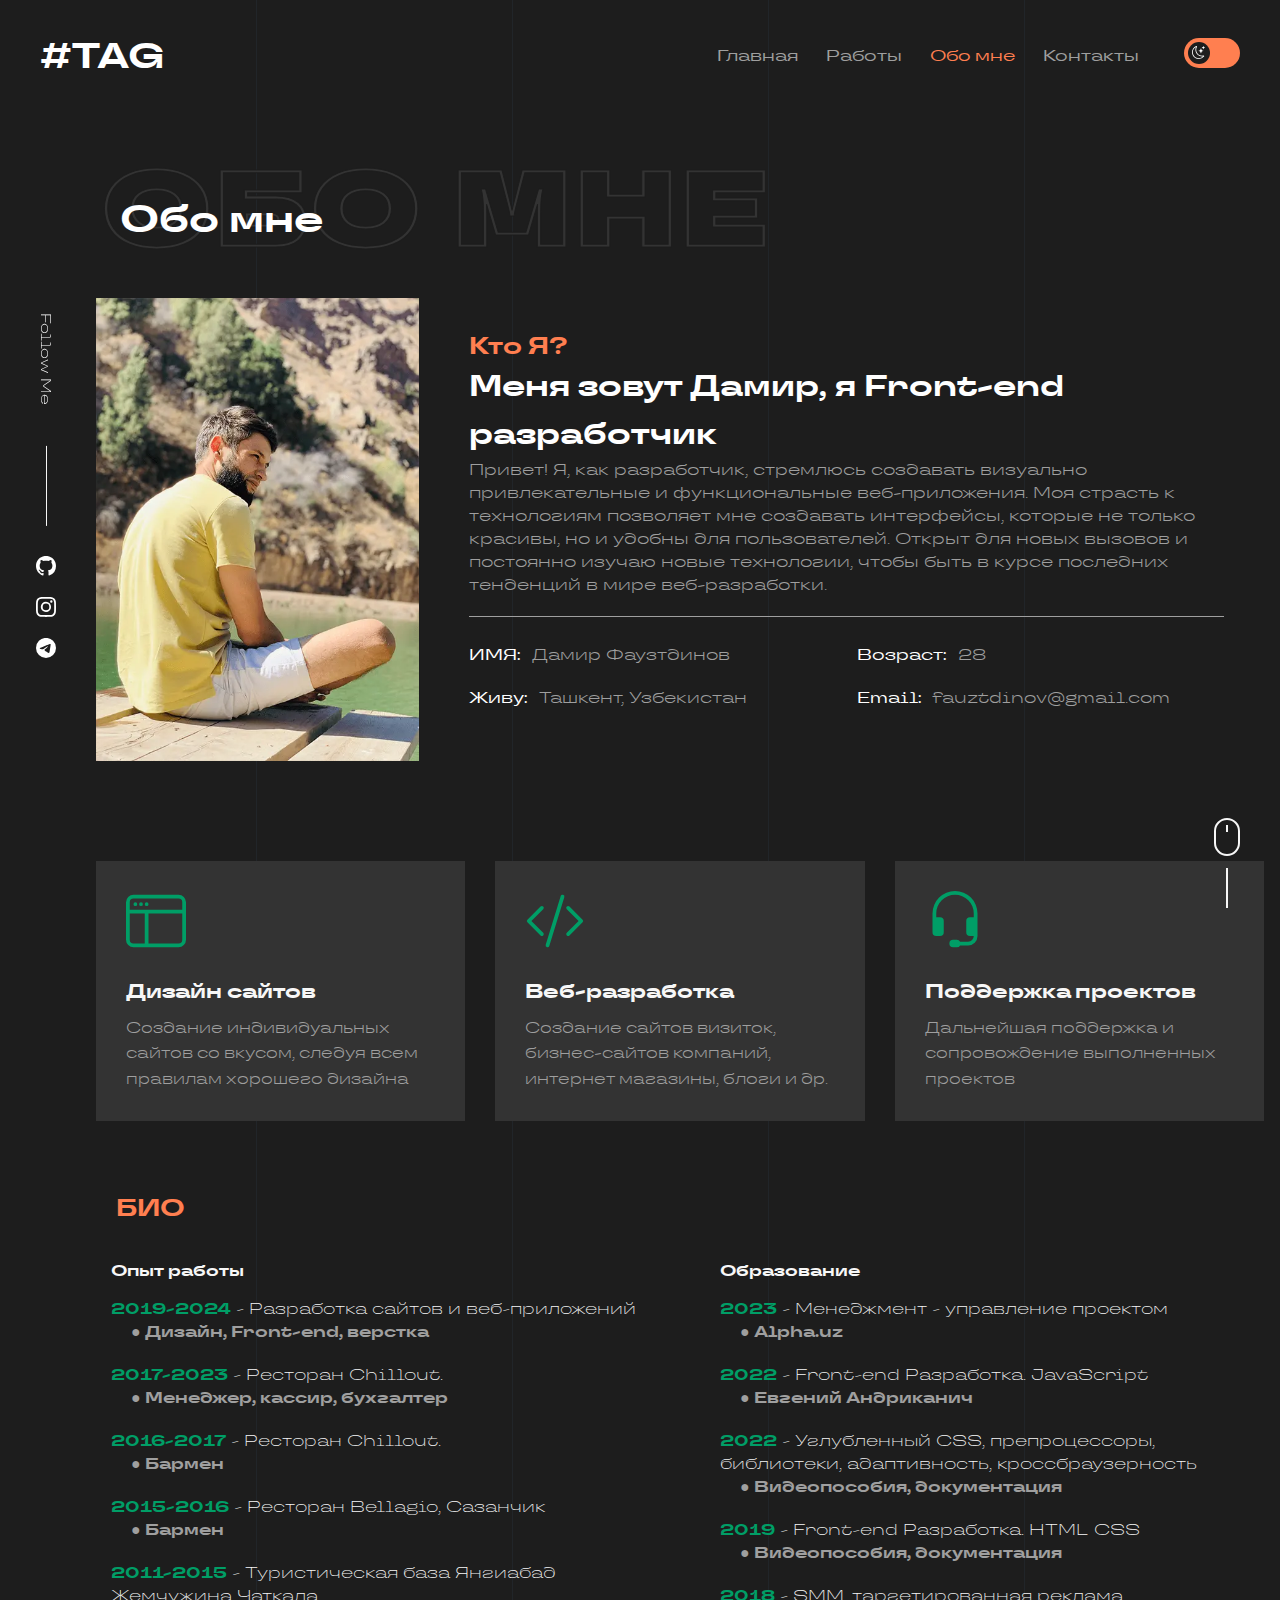
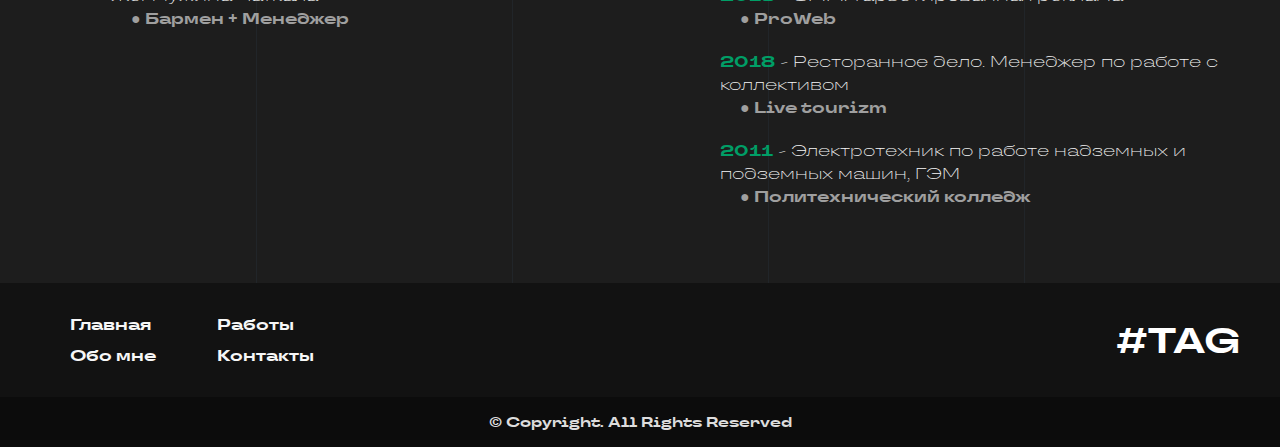
==== commit f5285414: "Add files via upload" ====
--- a/about.html
+++ b/about.html
@@ -5,8 +5,8 @@
    <meta charset="UTF-8">
    <meta http-equiv="X-UA-Compatible" content="IE=edge">
    <meta name="viewport" content="width=device-width, initial-scale=1.0">
-   <link rel="stylesheet" href="https://cdn.jsdelivr.net/npm/swiper@11/swiper-bundle.min.css" />
-   <link rel="stylesheet" href="css/style.min.css">
+   <link rel="stylesheet" href="https://cdn.jsdelivr.net/npm/swiper@11/swiper-bundle.min.css?_v=20231228102722" />
+   <link rel="stylesheet" href="css/style.min.css?_v=20231228102722">
    <title>TAG company</title>
 </head>
 
@@ -17,32 +17,33 @@
       <div class="bgline3"></div>
       <div class="bgline4"></div>
       <header class="header">
-   <div class="header__body container">
-      <div class="header__logo">
-         <a href="index.html">#TAG</a>
-      </div>
-      <div class="header__menu menu">
-         <div class="menu__icon">
-            <span></span>
-         </div>
-         <nav class="menu__body">
-            <ul class="menu__list">
-               <li><a href="index.html" class="menu__link active" data-title="Главная"><span>Главная</span></a></li>
-               <li><a href="cases.html" class="menu__link" data-title="Работы"><span>Работы</span></a></li>
-               <li><a href="about.html" class="menu__link" data-title="Обо мне"><span>Обо мне</span></a></li>
-               <li><a href="contacts.html" class="menu__link" data-title="Контакты"><span>Контакты</span></a></li>
-            </ul>
-
-            <div class="toggle-theme">
-               <label class="switch" for="toggle">
-                  <input type="checkbox" id="toggle">
-                  <div class="slider left"></div>
-               </label>
-            </div>
-         </nav>
-      </div>
-   </div>
-</header>
+         <div class="header__body container">
+            <div class="header__logo">
+               <a href="index.html">#TAG</a>
+            </div>
+            <div class="header__menu menu">
+               <div class="menu__icon">
+                  <span></span>
+               </div>
+               <nav class="menu__body">
+                  <ul class="menu__list">
+                     <li><a href="index.html" class="menu__link" data-title="Главная"><span>Главная</span></a></li>
+                     <li><a href="cases.html" class="menu__link" data-title="Работы"><span>Работы</span></a></li>
+                     <li><a href="about.html" class="menu__link active" data-title="Обо мне"><span>Обо мне</span></a>
+                     </li>
+                     <li><a href="contacts.html" class="menu__link" data-title="Контакты"><span>Контакты</span></a></li>
+                  </ul>
+
+                  <div class="toggle-theme">
+                     <label class="switch" for="toggle">
+                        <input type="checkbox" id="toggle">
+                        <div class="slider left"></div>
+                     </label>
+                  </div>
+               </nav>
+            </div>
+         </div>
+      </header>
       <main>
          <div class="socials">
             <div class="socials__text">Follow Me</div>
@@ -86,7 +87,9 @@
                <section class="who">
                   <div class="who__body container">
                      <div class="who__image">
-                        <img src="img/iam.png" alt="I am">
+                        <picture>
+                           <source srcset="img/iam.webp" type="image/webp"><img src="img/iam.png" alt="I am">
+                        </picture>
                      </div>
                      <div class="who__content">
                         <div class="who__title">Кто Я?</div>
@@ -253,25 +256,25 @@
 
       </main>
       <footer class="footer">
-   <div class="footer__body container">
-      <div class="footer__menu">
-         <ul>
-            <li><a href="index.html">Главная</a></li>
-            <li><a href="cases.html">Работы</a></li>
-            <li><a href="about.html">Обо мне</a></li>
-            <li><a href="contacts.html">Контакты</a></li>
-         </ul>
-      </div>
-      <div class="header__logo">
-         <a href="index.html">#TAG</a>
-      </div>
-   </div>
-   <div class="copyright">
-      <p>© Copyright. All Rights Reserved</p>
-   </div>
-</footer>
-      <script src="https://cdn.jsdelivr.net/npm/swiper@11/swiper-bundle.min.js"></script>
-      <script src="js/app.min.js"></script>
+         <div class="footer__body container">
+            <div class="footer__menu">
+               <ul>
+                  <li><a href="index.html">Главная</a></li>
+                  <li><a href="cases.html">Работы</a></li>
+                  <li><a href="about.html">Обо мне</a></li>
+                  <li><a href="contacts.html">Контакты</a></li>
+               </ul>
+            </div>
+            <div class="header__logo">
+               <a href="index.html">#TAG</a>
+            </div>
+         </div>
+         <div class="copyright">
+            <p>© Copyright. All Rights Reserved</p>
+         </div>
+      </footer>
+      <script src="https://cdn.jsdelivr.net/npm/swiper@11/swiper-bundle.min.js?_v=20231228102722"></script>
+      <script src="js/app.min.js?_v=20231228102722"></script>
    </div>
 </body>
 
--- a/css/style.min.css
+++ b/css/style.min.css
@@ -1,2491 +1 @@
-@charset "UTF-8";
-* {
-  padding: 0;
-  margin: 0;
-  border: 0;
-}
-
-*, *:before, *:after {
-  -moz-box-sizing: border-box;
-  -webkit-box-sizing: border-box;
-  box-sizing: border-box;
-}
-
-:focus, :active {
-  outline: none;
-}
-
-a:focus, a:active {
-  outline: none;
-}
-
-nav, footer, header, aside {
-  display: block;
-}
-
-html, body {
-  height: 100%;
-  width: 100%;
-  font-size: 100%;
-  -ms-text-size-adjust: 100%;
-  -moz-text-size-adjust: 100%;
-  -webkit-text-size-adjust: 100%;
-}
-
-input::-ms-clear {
-  display: none;
-}
-
-button {
-  cursor: pointer;
-}
-
-button::-moz-focus-inner {
-  padding: 0;
-  border: 0;
-}
-
-a, a:visited {
-  text-decoration: none;
-}
-
-a:hover {
-  text-decoration: none;
-}
-
-ul li {
-  list-style: none;
-}
-
-img {
-  vertical-align: top;
-}
-
-@font-face {
-  font-family: Travels;
-  font-display: swap;
-  src: url("../fonts/Travels-Black-Outline.woff2") format("woff2"), url("../fonts/Travels-Black-Outline.woff") format("woff");
-  font-weight: 100;
-  font-style: normal;
-}
-@font-face {
-  font-family: Travels;
-  font-display: swap;
-  src: url("../fonts/Travels-Black.woff2") format("woff2"), url("../fonts/Travels-Black.woff") format("woff");
-  font-weight: 900;
-  font-style: normal;
-}
-@font-face {
-  font-family: Travels;
-  font-display: swap;
-  src: url("../fonts/Travels-Light.woff2") format("woff2"), url("../fonts/Travels-Light.woff") format("woff");
-  font-weight: 300;
-  font-style: normal;
-}
-@font-face {
-  font-family: Travels;
-  font-display: swap;
-  src: url("../fonts/Travels-Bold.woff2") format("woff2"), url("../fonts/Travels-Bold.woff") format("woff");
-  font-weight: 700;
-  font-style: normal;
-}
-@font-face {
-  font-family: Travels;
-  font-display: swap;
-  src: url("../fonts/Travels-Regular.woff2") format("woff2"), url("../fonts/Travels-Regular.woff") format("woff");
-  font-weight: 400;
-  font-style: normal;
-}
-@font-face {
-  font-family: Travels;
-  font-display: swap;
-  src: url("../fonts/Travels-Medium.woff2") format("woff2"), url("../fonts/Travels-Medium.woff") format("woff");
-  font-weight: 500;
-  font-style: normal;
-}
-html {
-  scroll-behavior: smooth;
-}
-
-body {
-  background-color: #1d1d1d;
-  /* Для вебкит-скроллбара (Chrome, Safari) */
-  /* Для ползунка скроллбара */
-  /* Для трека скроллбара (фон) */
-  /* Для скрытия скроллбара на всех элементах, кроме ползунка и трека */
-}
-body::-webkit-scrollbar {
-  width: 8px; /* Ширина скроллбара */
-}
-body::-webkit-scrollbar-thumb {
-  background-color: #555; /* Цвет ползунка */
-}
-body::-webkit-scrollbar-thumb:hover {
-  background-color: rgb(135, 135, 135);
-}
-body::-webkit-scrollbar-track {
-  background: #333; /* Цвет трека */
-}
-body ::-webkit-scrollbar {
-  display: none;
-}
-body._lock, body._popup, body._preloader {
-  overflow: hidden;
-}
-
-.preloader {
-  background-color: #101010;
-  height: 100dvh;
-  position: fixed;
-  top: 0;
-  width: 100vw;
-  z-index: 99999;
-}
-.preloader::before {
-  content: "LOADING";
-  position: fixed;
-  display: block;
-  top: 45%;
-  left: 50%;
-  transform: translateX(-50%);
-  z-index: 99999;
-  color: #fff;
-  letter-spacing: 1.4em;
-  font-size: 16px;
-}
-@media (max-width: 1200px) {
-  .preloader::before {
-    font-size: calc(13px + 3 * ((100vw - 320px) / 880));
-  }
-}
-.preloader .loader-bar {
-  background-color: #009e66;
-}
-.preloader .loader-bar::before {
-  content: "";
-  position: absolute;
-  display: block;
-  top: 50%;
-  left: 33.3%;
-  width: 33.3%;
-  height: 1px;
-  background-color: #009e66;
-  z-index: 99999;
-  transform-origin: left;
-  transform: scaleX(0);
-  animation: loaderbar 2s infinite alternate;
-}
-
-@keyframes loaderbar {
-  0% {
-    transform: translateX(0) scaleX(0);
-    transform-origin: left;
-    left: 33.3%;
-    right: auto;
-  }
-  45% {
-    transform: translateX(0) scaleX(1);
-    transform-origin: left;
-    left: 33.3%;
-    right: auto;
-  }
-  50% {
-    transform: translateX(0) scaleX(1);
-    transform-origin: right;
-    left: auto;
-    right: 33.3%;
-  }
-  100% {
-    transform: translateX(0) scaleX(0);
-    transform-origin: right;
-    left: auto;
-    right: 33.3%;
-  }
-}
-.wrapper {
-  min-height: 100%;
-  display: flex;
-  flex-direction: column;
-  font-family: Travels;
-  font-weight: 700;
-  transition: all 0.3s ease 0s;
-  position: relative;
-}
-.wrapper ::selection {
-  color: white;
-  background: #009e66;
-}
-.wrapper .bgline1,
-.wrapper .bgline2,
-.wrapper .bgline3,
-.wrapper .bgline4 {
-  position: absolute;
-  top: 0;
-  width: 1px;
-  height: 100%;
-  background-color: #212529;
-  z-index: -1;
-}
-.wrapper .bgline1 {
-  left: 20%;
-}
-.wrapper .bgline2 {
-  left: 40%;
-}
-.wrapper .bgline3 {
-  left: 60%;
-}
-.wrapper .bgline4 {
-  left: 80%;
-}
-@media (max-width: 800px) {
-  .wrapper .bgline3,
-  .wrapper .bgline4 {
-    display: none;
-  }
-  .wrapper .bgline1 {
-    left: 33%;
-  }
-  .wrapper .bgline2 {
-    left: 66%;
-  }
-}
-@media (max-width: 500px) {
-  .wrapper .bgline2,
-  .wrapper .bgline3,
-  .wrapper .bgline4 {
-    display: none;
-  }
-  .wrapper .bgline1 {
-    left: 50%;
-  }
-}
-
-body.light-theme {
-  background-color: #f7f7f7;
-}
-body.light-theme .bgline1,
-body.light-theme .bgline2,
-body.light-theme .bgline3,
-body.light-theme .bgline4 {
-  background-color: rgb(224, 224, 224);
-}
-
-main {
-  flex: 1 1 auto;
-}
-
-.container {
-  width: min(100% - 2rem, 1200px);
-  margin-inline: auto;
-}
-
-/*------------------------------------------HEADER-----------------------------------------------*/
-.header {
-  padding: 30px 0;
-  position: absolute;
-  top: 0;
-  left: 0;
-  width: 100%;
-  z-index: 99;
-}
-@media (max-width: 800px) {
-  .header {
-    background-color: #282828;
-  }
-  .header::before {
-    content: "";
-    background-color: #282828;
-    position: absolute;
-    top: 0;
-    left: 0;
-    width: 100%;
-    height: 100%;
-    z-index: 2;
-  }
-}
-.header__body {
-  display: flex;
-  align-items: center;
-  justify-content: space-between;
-  gap: 20px;
-}
-.header__logo a {
-  color: #fff;
-  font-size: 36px;
-  transition: all 0.3s ease 0s;
-}
-@media (max-width: 1200px) {
-  .header__logo a {
-    font-size: calc(30px + 6 * ((100vw - 320px) / 880));
-  }
-}
-.header__logo a:hover {
-  opacity: 0.8;
-}
-@media (max-width: 800px) {
-  .header__logo {
-    position: relative;
-    z-index: 2;
-  }
-}
-
-.menu {
-  display: flex;
-}
-.menu__icon {
-  display: none;
-  will-change: transform;
-}
-@media (max-width: 800px) {
-  .menu__icon {
-    display: block;
-    width: 50px;
-    height: 50px;
-    position: relative;
-    z-index: 2;
-  }
-  .menu__icon::before, .menu__icon::after, .menu__icon span {
-    height: 2px;
-    position: absolute;
-    background-color: #ccc;
-    border-radius: 3px;
-    transition: all 0.3s ease 0s;
-    width: 100%;
-  }
-  .menu__icon::before, .menu__icon::after {
-    content: "";
-    left: 0;
-  }
-  .menu__icon::before {
-    top: 10px;
-  }
-  .menu__icon::after {
-    bottom: 10px;
-  }
-  .menu__icon span {
-    top: 23px;
-    right: 0;
-    width: 70%;
-  }
-  .menu__icon._active::before {
-    top: 23px;
-    transform: rotate(45deg);
-    background-color: #fff;
-  }
-  .menu__icon._active::after {
-    top: 23px;
-    transform: rotate(-45deg);
-    background-color: #fff;
-  }
-  .menu__icon._active span {
-    display: none;
-  }
-}
-.menu__body {
-  display: flex;
-  gap: 15px;
-}
-@media (max-width: 800px) {
-  .menu__body {
-    display: flex;
-    flex-direction: column-reverse;
-    position: fixed;
-    width: 100%;
-    top: 0;
-    left: 0;
-    padding: 150px 15px 10px 15px;
-    transition: all 0.3s ease 0s;
-    overflow: auto;
-    background-color: #222;
-    opacity: 0;
-    pointer-events: none;
-    transform: translateY(-30px);
-    z-index: 1;
-  }
-  .menu__body._active {
-    opacity: 1;
-    pointer-events: visible;
-    transform: translateY(0);
-  }
-}
-@media (min-width: 800px) {
-  .menu__list {
-    display: flex;
-    align-items: center;
-    gap: 8px;
-  }
-}
-@media (min-width: 800px) and (max-width: 1200px) {
-  .menu__list {
-    gap: calc(8px + 0 * ((100vw - 320px) / 880));
-  }
-}
-@media (max-width: 800px) {
-  .menu__list li:not(:last-child) {
-    margin-bottom: 10px;
-  }
-}
-.menu__list li {
-  overflow: hidden;
-}
-.menu__link {
-  padding: 10px;
-  color: #9f9f9f;
-  font-weight: 500;
-  transition: all 0.4s ease 0s;
-  white-space: nowrap;
-  position: relative;
-}
-.menu__link::after {
-  content: attr(data-title);
-  position: absolute;
-  left: 0;
-  top: 0;
-  padding: 10px;
-  display: block;
-  opacity: 0;
-  width: 100%;
-  transform: translateY(-100%);
-  transition: all 0.4s ease 0s;
-  color: coral;
-}
-.menu__link span {
-  display: inline-block;
-  transition: all 0.4s ease 0s;
-  transform: translateY(0px);
-}
-.menu__link:hover {
-  color: #fff;
-}
-.menu__link:hover span {
-  transform: translateY(100px);
-}
-.menu__link:hover::after {
-  opacity: 1;
-  transform: translateY(0);
-}
-.menu__link.active {
-  color: coral;
-}
-@media (max-width: 800px) {
-  .menu__link {
-    display: block;
-    font-size: 26px;
-    width: 100%;
-    border-radius: 10px;
-    margin-bottom: 25px;
-  }
-}
-@media (max-width: 800px) and (max-width: 1200px) {
-  .menu__link {
-    font-size: calc(16px + 10 * ((100vw - 320px) / 880));
-  }
-}
-@media (max-width: 800px) {
-  .menu__link:hover {
-    color: #fff;
-  }
-}
-@media (max-width: 800px) {
-  .menu__link.active {
-    color: #9f9f9f;
-  }
-}
-
-/* Стили для переключателя */
-.toggle-theme {
-  height: 100%;
-}
-@media (max-width: 800px) {
-  .toggle-theme {
-    position: relative;
-    z-index: 2;
-  }
-}
-
-.switch {
-  position: relative;
-  display: inline-block;
-  width: 56px;
-  height: 30px;
-  margin-left: 20px;
-  -webkit-tap-highlight-color: rgba(255, 255, 255, 0);
-  -webkit-tap-highlight-color: transparent;
-}
-@media (max-width: 800px) {
-  .switch {
-    margin-left: 8px;
-  }
-}
-.switch input {
-  display: none;
-}
-.switch input:checked + .slider {
-  background-color: #009e66;
-}
-.switch input:checked + .slider:before {
-  transform: translateX(26px);
-}
-
-.slider {
-  position: absolute;
-  cursor: pointer;
-  top: 0;
-  left: 0;
-  right: 0;
-  bottom: 0;
-  background-color: coral;
-  transition: 0.4s;
-  border-radius: 34px;
-}
-.slider.left:before {
-  content: "";
-  display: flex;
-  justify-content: center;
-  align-items: center;
-  position: absolute;
-  height: 22px;
-  width: 22px;
-  left: 4px;
-  bottom: 4px;
-  background: url("../img/header/night.svg") center/60% 60% no-repeat;
-  background-color: #1d1d1d;
-  transition: 0.4s;
-  border-radius: 50%;
-}
-.slider.right:before {
-  content: "";
-  display: flex;
-  justify-content: center;
-  align-items: center;
-  position: absolute;
-  height: 22px;
-  width: 22px;
-  left: 4px;
-  bottom: 4px;
-  background: url("../img/header/sun.svg") center/80% 80% no-repeat;
-  background-color: white;
-  transition: 0.4s;
-  border-radius: 50%;
-}
-
-@media (max-width: 800px) {
-  .light-theme .header {
-    background-color: #f7f7f7;
-  }
-  .light-theme .header::before {
-    background-color: #f7f7f7;
-  }
-}
-.light-theme .header__logo a {
-  color: #1d1d1d;
-}
-@media (max-width: 800px) {
-  .light-theme .menu__body {
-    background-color: #f7f7f7;
-  }
-  .light-theme .menu__body._active {
-    opacity: 1;
-    pointer-events: visible;
-    transform: translateY(0);
-  }
-}
-@media (max-width: 800px) {
-  .light-theme .menu__icon::before, .light-theme .menu__icon::after, .light-theme .menu__icon span {
-    background-color: #1d1d1d;
-  }
-  .light-theme .menu__icon._active::before {
-    background-color: #1d1d1d;
-  }
-  .light-theme .menu__icon._active::after {
-    background-color: #1d1d1d;
-  }
-}
-.light-theme .menu__link {
-  color: #1d1d1d;
-}
-.light-theme .menu__link::after {
-  color: #009e66;
-}
-.light-theme .menu__link.active {
-  color: #009e66;
-}
-
-/*--------------------------------------------HOME---------------------------------------------*/
-.socials {
-  position: fixed;
-  left: 0px;
-  top: 50%;
-  transform: translateY(-30%);
-  display: flex;
-  align-items: center;
-  gap: 30px;
-  flex-direction: column;
-}
-@media (max-width: 1200px) {
-  .socials {
-    display: none;
-  }
-}
-.socials__text {
-  color: #fff;
-  font-size: 14px;
-  transform: rotate(90deg);
-  line-height: 1;
-  font-weight: 300;
-  margin-bottom: 50px;
-}
-.socials__line {
-  width: 1px;
-  height: 80px;
-  background-color: #f7f7f7;
-}
-.socials__link {
-  margin-bottom: 15px;
-}
-.socials__link svg {
-  fill: #fff;
-}
-
-.light-theme .socials__text {
-  color: #222222;
-  font-weight: 400;
-}
-.light-theme .socials__line {
-  background-color: #222222;
-}
-.light-theme .socials__link svg {
-  fill: #222;
-}
-
-.home {
-  background: url("../img/main-bg.png") center/cover no-repeat;
-  min-height: 100dvh;
-  display: flex;
-  flex-direction: column;
-  justify-content: flex-end;
-  padding: 150px 0 40px 80px;
-}
-@media (max-width: 1000px) {
-  .home {
-    padding: 150px 0 40px 5px;
-  }
-}
-@media (max-width: 800px) {
-  .home {
-    background-position: 80% 50%;
-  }
-}
-@media (max-width: 600px) {
-  .home {
-    justify-content: space-around;
-    background-position: 77% 50%;
-  }
-}
-.home__title {
-  color: #fff;
-  line-height: 1.2;
-  margin-bottom: 40px;
-}
-.home__title h1 {
-  font-size: 35px;
-  font-weight: 300;
-}
-@media (max-width: 1200px) {
-  .home__title h1 {
-    font-size: calc(25px + 10 * ((100vw - 320px) / 880));
-  }
-}
-.home__title h3 {
-  font-size: 35px;
-  font-weight: 300;
-}
-@media (max-width: 1200px) {
-  .home__title h3 {
-    font-size: calc(16px + 19 * ((100vw - 320px) / 880));
-  }
-}
-.home__title h2 {
-  font-size: 56px;
-  font-weight: 700;
-  margin: 7px 0;
-  display: inline-block;
-  white-space: nowrap;
-}
-@media (max-width: 1200px) {
-  .home__title h2 {
-    font-size: calc(24px + 32 * ((100vw - 320px) / 880));
-  }
-}
-@media (max-width: 600px) {
-  .home__title h2 .line-span {
-    display: inline-block;
-    transform: rotate(45deg);
-  }
-}
-@media (min-width: 601px) {
-  .home__title h2 br {
-    display: none;
-  }
-}
-.home__button {
-  margin-bottom: 55px;
-  height: 60px;
-  z-index: 1;
-  position: relative;
-}
-.home__button a {
-  font-size: 18px;
-  color: #fff;
-  padding: 10px 30px;
-  background-color: #009e66;
-  position: relative;
-  display: inline-flex;
-}
-@media (max-width: 1200px) {
-  .home__button a {
-    font-size: calc(14px + 4 * ((100vw - 320px) / 880));
-  }
-}
-.home__button a::after {
-  content: "";
-  position: absolute;
-  display: block;
-  top: -3px;
-  left: -4px;
-  width: 100%;
-  height: 100%;
-  border: 1px solid #ccc;
-  z-index: -1;
-}
-.home__button a:hover {
-  transform: translate(-4px, -3px);
-}
-.home__button a:hover::after {
-  border: 1px solid #009e66;
-  top: 0;
-  left: 0;
-}
-.home__infoblock {
-  display: flex;
-}
-@media (max-width: 800px) {
-  .home__infoblock {
-    flex-direction: column;
-    gap: 28px;
-  }
-}
-
-.infoblock__item {
-  padding: 0 35px;
-}
-@media (max-width: 800px) {
-  .infoblock__item {
-    padding: 0;
-    padding-left: 20px;
-    border-left: 1px solid #fff;
-  }
-}
-.infoblock__item:not(:last-child) {
-  border-right: 1px solid #fff;
-}
-@media (max-width: 800px) {
-  .infoblock__item:not(:last-child) {
-    border-right: none;
-  }
-}
-.infoblock__item:first-child {
-  padding-left: 0;
-}
-@media (max-width: 800px) {
-  .infoblock__item:first-child {
-    padding-left: 20px;
-  }
-}
-.infoblock__item h5 {
-  font-size: 18px;
-  color: #fff;
-  font-weight: 400;
-}
-@media (max-width: 1200px) {
-  .infoblock__item h5 {
-    font-size: calc(14px + 4 * ((100vw - 320px) / 880));
-  }
-}
-.infoblock__item a {
-  font-size: 18px;
-  color: #9f9f9f;
-  font-weight: 300;
-  transition: all 0.3s ease 0s;
-}
-@media (max-width: 1200px) {
-  .infoblock__item a {
-    font-size: calc(14px + 4 * ((100vw - 320px) / 880));
-  }
-}
-.infoblock__item a:hover {
-  color: coral;
-}
-
-/* Анимация печатания текста */
-@keyframes typing {
-  0%, 100% {
-    width: 0;
-  }
-  60%, 80% {
-    width: 90%;
-  }
-}
-@keyframes typingMobile {
-  0%, 100% {
-    width: 0;
-  }
-  60%, 80% {
-    width: 100%;
-  }
-}
-/* Стиль для плавного появления и исчезания текста */
-.typing-text {
-  display: inline-block;
-  overflow: hidden;
-  white-space: nowrap;
-  border-right: 4px solid transparent;
-}
-
-/* Анимация мигания курсора */
-@keyframes blink-caret {
-  from, to {
-    border-color: #fff;
-  }
-  50% {
-    border-color: #fff;
-  }
-}
-.scrolltop {
-  position: fixed;
-  right: 40px;
-  bottom: 40px;
-  z-index: 99;
-  -webkit-tap-highlight-color: rgba(255, 255, 255, 0);
-  -webkit-tap-highlight-color: transparent;
-}
-@media (max-width: 800px) {
-  .scrolltop {
-    right: 20px;
-    bottom: 20px;
-  }
-}
-.scrolltop__mouse {
-  display: inline-block;
-  height: 38px;
-  width: 26px;
-  border: 2px solid #f7f7f7;
-  border-radius: 50px;
-  background-color: transparent;
-  position: relative;
-  animation: bounce 3s infinite ease-in-out;
-}
-.scrolltop__mouse::before {
-  content: "";
-  width: 2px;
-  height: 7px;
-  background-color: #f7f7f7;
-  position: absolute;
-  top: 5px;
-  left: 50%;
-  transform: translateX(-50%);
-}
-.scrolltop__line {
-  width: 2px;
-  height: 40px;
-  background-color: #f7f7f7;
-  position: absolute;
-  top: 118%;
-  left: 50%;
-  transform: translateX(-50%);
-  animation: altura 3s infinite ease 1.5s;
-}
-@media (max-width: 800px) {
-  .scrolltop__line {
-    display: none;
-  }
-}
-
-@keyframes altura {
-  0% {
-    height: 50px;
-  }
-  50% {
-    height: 0;
-  }
-  60% {
-    height: 0;
-  }
-  100% {
-    height: 50px;
-  }
-}
-@keyframes bounce {
-  0% {
-    transform: translateY(-5px);
-  }
-  50% {
-    transform: translateY(10px);
-  }
-  100% {
-    transform: translateY(-5px);
-  }
-}
-.light-theme .home {
-  background: url("../img/test2.png") center/cover no-repeat;
-}
-@media (max-width: 800px) {
-  .light-theme .home {
-    background-position: 80% 50%;
-  }
-}
-@media (max-width: 600px) {
-  .light-theme .home {
-    background-position: 77% 50%;
-  }
-}
-.light-theme .home__title {
-  color: #1d1d1d;
-}
-.light-theme .home__button a {
-  color: #fff;
-  background-color: #009e66;
-}
-.light-theme .home__button a::after {
-  border: 1px solid #686868;
-}
-.light-theme .home__button a:hover::after {
-  border: 1px solid #009e66;
-}
-@media (max-width: 800px) {
-  .light-theme .infoblock__item {
-    border-left: 1px solid #1d1d1d;
-  }
-}
-.light-theme .infoblock__item:not(:last-child) {
-  border-right: 1px solid #1d1d1d;
-}
-.light-theme .infoblock__item h5 {
-  color: #1d1d1d;
-}
-.light-theme .infoblock__item a {
-  color: #686868;
-}
-.light-theme .infoblock__item a:hover {
-  color: coral;
-}
-.light-theme .scrolltop__mouse {
-  border: 2px solid #222;
-}
-.light-theme .scrolltop__mouse::before {
-  background-color: #222;
-}
-.light-theme .scrolltop__line {
-  background-color: #222;
-}
-
-/*--------------------------------------------WHO I AM---------------------------------------------*/
-.who {
-  color: #fff;
-}
-.who__body {
-  display: flex;
-  align-items: center;
-  gap: 50px;
-  padding: 60px 0 60px 40px;
-}
-@media (max-width: 1000px) {
-  .who__body {
-    flex-direction: column;
-    gap: 30px;
-    padding-left: 0;
-  }
-}
-.who__image {
-  flex: 0 1 30%;
-}
-.who__image img {
-  width: 100%;
-}
-@media (max-width: 1000px) {
-  .who__image {
-    border-radius: 50%;
-    overflow: hidden;
-  }
-  .who__image img {
-    aspect-ratio: 1/1;
-    object-fit: cover;
-  }
-}
-.who__content {
-  flex: 0 1 70%;
-}
-.who__title {
-  font-size: 24px;
-  font-weight: 600;
-  color: coral;
-}
-@media (max-width: 1200px) {
-  .who__title {
-    font-size: calc(18px + 6 * ((100vw - 320px) / 880));
-  }
-}
-.who__subtitle h3 {
-  font-size: 30px;
-  font-weight: 700;
-  line-height: 1.6em;
-}
-@media (max-width: 1200px) {
-  .who__subtitle h3 {
-    font-size: calc(22px + 8 * ((100vw - 320px) / 880));
-  }
-}
-.who__text {
-  color: #9f9f9f;
-  font-weight: 400;
-  margin-bottom: 26px;
-  border-bottom: 1px solid #9f9f9f;
-  padding-bottom: 20px;
-}
-.who__info {
-  display: grid;
-  grid-template-columns: repeat(2, 1fr);
-  gap: 20px;
-  margin-bottom: 20px;
-}
-@media (max-width: 700px) {
-  .who__info {
-    grid-template-columns: 1fr;
-  }
-}
-.who__info p {
-  color: #9f9f9f;
-  font-weight: 400;
-}
-.who__info span {
-  color: #fff;
-  font-weight: 500;
-  display: inline-block;
-  margin-right: 7px;
-}
-.who__download-resume a {
-  font-size: 16px;
-  color: #fff;
-  padding: 10px 30px;
-  background-color: #009e66;
-  display: inline-flex;
-  gap: 7px;
-  font-weight: 400;
-  position: relative;
-  overflow: hidden;
-}
-@media (max-width: 1200px) {
-  .who__download-resume a {
-    font-size: calc(14px + 2 * ((100vw - 320px) / 880));
-  }
-}
-.who__download-resume a span {
-  display: inline-block;
-  transition: all 0.3s ease 0s;
-}
-.who__download-resume a span:nth-child(2) {
-  position: absolute;
-  bottom: 100%;
-  right: 35px;
-}
-.who__download-resume a:hover span {
-  transform: translateY(40px);
-}
-
-.light-theme .who {
-  color: #222;
-}
-.light-theme .who__text {
-  color: #686868;
-}
-.light-theme .who__info p {
-  color: #686868;
-}
-.light-theme .who__info span {
-  color: #222;
-}
-.light-theme .who__download-resume a {
-  color: #fff;
-  background-color: #009e66;
-}
-
-/*--------------------------------------------RESUME---------------------------------------------*/
-.resume__body {
-  padding: 100px 0 60px 40px;
-}
-@media (max-width: 1200px) {
-  .resume__body {
-    padding-left: 0;
-  }
-}
-.resume__title {
-  margin-bottom: 60px;
-}
-.resume__columns {
-  display: flex;
-  gap: 80px;
-}
-@media (max-width: 1200px) {
-  .resume__columns {
-    gap: calc(40px + 40 * ((100vw - 320px) / 880));
-  }
-}
-@media (max-width: 650px) {
-  .resume__columns {
-    flex-direction: column;
-  }
-}
-.resume__column {
-  flex: 0 1 50%;
-}
-.resume__subtitle {
-  margin-bottom: 20px;
-  font-size: 24px;
-  font-weight: 400;
-  color: #f7f7f7;
-}
-@media (max-width: 1200px) {
-  .resume__subtitle {
-    font-size: calc(18px + 6 * ((100vw - 320px) / 880));
-  }
-}
-.resume__items {
-  background-color: #242424;
-  border-left: 2px solid coral;
-}
-.resume__item {
-  padding: 30px;
-}
-.resume__item:not(:last-child) {
-  border-bottom: 1px solid #313131;
-}
-
-.title h4,
-.title h1 {
-  font-size: 38px;
-  color: #fff;
-  font-weight: 700;
-  line-height: 100%;
-  position: relative;
-}
-@media (max-width: 1200px) {
-  .title h4,
-  .title h1 {
-    font-size: calc(28px + 10 * ((100vw - 320px) / 880));
-  }
-}
-.title h4::before,
-.title h1::before {
-  content: attr(data-title);
-  position: absolute;
-  top: -10px;
-  left: -20px;
-  color: #333;
-  -webkit-text-stroke: 1px #1d1d1d;
-  font-size: 110px;
-  font-weight: 100;
-  max-width: 100%;
-  white-space: nowrap;
-  bottom: -30px;
-  text-transform: uppercase;
-  z-index: -1;
-}
-@media (max-width: 1200px) {
-  .title h4::before,
-  .title h1::before {
-    font-size: calc(58px + 52 * ((100vw - 320px) / 880));
-  }
-}
-
-.item-resume {
-  position: relative;
-}
-.item-resume::before {
-  content: "";
-  display: inline-block;
-  position: absolute;
-  top: 35px;
-  left: 0;
-  width: 25px;
-  height: 15px;
-  background-color: coral;
-  clip-path: polygon(0% 0%, 65% 1%, 100% 50%, 65% 100%, 0% 100%);
-}
-.item-resume__title {
-  color: #f7f7f7;
-  font-size: 18px;
-}
-@media (max-width: 1200px) {
-  .item-resume__title {
-    font-size: calc(16px + 2 * ((100vw - 320px) / 880));
-  }
-}
-.item-resume__text {
-  color: #9f9f9f;
-  font-size: 15px;
-  font-weight: 400;
-  line-height: 160%;
-}
-.item-resume__text span {
-  display: block;
-  margin-bottom: 7px;
-}
-@media (max-width: 1200px) {
-  .item-resume__text {
-    font-size: calc(12px + 3 * ((100vw - 320px) / 880));
-  }
-}
-
-.light-theme .resume__subtitle {
-  color: #222;
-}
-.light-theme .resume__items {
-  background-color: #f7f7f7;
-  box-shadow: 0 0 20px 0 rgba(0, 0, 0, 0.05);
-  border-left: 2px solid coral;
-}
-.light-theme .resume__item:not(:last-child) {
-  border-bottom: 1px solid #ddd;
-}
-.light-theme .title h4,
-.light-theme .title h1 {
-  color: #222;
-}
-.light-theme .title h4::before,
-.light-theme .title h1::before {
-  color: rgb(227, 227, 227);
-  -webkit-text-stroke: 1px #f7f7f7;
-}
-.light-theme .item-resume::before {
-  background-color: coral;
-}
-.light-theme .item-resume__title {
-  color: #222;
-}
-.light-theme .item-resume__text {
-  color: #777;
-}
-
-/*--------------------------------------------SKILLS---------------------------------------------*/
-.skills__body {
-  padding: 100px 0 100px 40px;
-}
-@media (max-width: 1200px) {
-  .skills__body {
-    padding-left: 0;
-  }
-}
-@media (max-width: 600px) {
-  .skills__body {
-    padding-bottom: 0;
-  }
-}
-.skills__title {
-  margin-bottom: 60px;
-}
-.skills__items {
-  display: grid;
-  grid-template-columns: 1fr 1fr;
-  gap: 30px;
-}
-@media (max-width: 1200px) {
-  .skills__items {
-    gap: calc(20px + 10 * ((100vw - 320px) / 880));
-  }
-}
-@media (max-width: 650px) {
-  .skills__items {
-    grid-template-columns: 1fr;
-  }
-}
-.skills__item:first-child span {
-  width: 95%;
-}
-.skills__item:nth-child(2) span {
-  width: 98%;
-}
-.skills__item:nth-child(3) span {
-  width: 80%;
-}
-.skills__item:nth-child(4) span {
-  width: 60%;
-}
-.skills__name {
-  display: flex;
-  align-items: center;
-  justify-content: space-between;
-  margin-bottom: 7px;
-  color: #9f9f9f;
-  font-weight: 400;
-}
-.skills__progressbar {
-  width: 100%;
-  height: 10px;
-  background-color: #313131;
-}
-.skills__progressbar span {
-  display: block;
-  width: 80%;
-  height: 10px;
-  background-color: #009e66;
-}
-
-.light-theme .skills__name {
-  color: #777;
-}
-.light-theme .skills__progressbar {
-  background-color: #dedede;
-}
-
-/*--------------------------------------------ОПЫТ---------------------------------------------*/
-.experience__body {
-  padding: 0px 0 100px 40px;
-}
-@media (max-width: 1200px) {
-  .experience__body {
-    padding-left: 0;
-  }
-}
-@media (max-width: 768px) {
-  .experience__body {
-    padding: 60px 0;
-  }
-}
-.experience__details {
-  padding: 40px;
-  background-color: #242424;
-  color: #fff;
-  display: flex;
-  justify-content: space-between;
-  gap: 30px;
-  border-bottom: 2px solid #009e66;
-}
-@media (max-width: 1200px) {
-  .experience__details {
-    padding: calc(20px + 20 * ((100vw - 320px) / 880));
-  }
-}
-@media (max-width: 900px) {
-  .experience__details {
-    flex-wrap: wrap;
-  }
-}
-.experience__item {
-  display: flex;
-  align-items: center;
-  gap: 15px;
-  line-height: 1;
-}
-.experience__item p {
-  font-size: 22px;
-  font-weight: 400;
-}
-@media (max-width: 1200px) {
-  .experience__item p {
-    font-size: calc(16px + 6 * ((100vw - 320px) / 880));
-  }
-}
-.experience__item p:first-child {
-  font-size: 45px;
-  color: #009e66;
-  font-weight: 700;
-  flex: 0 1 35%;
-  text-align: center;
-}
-@media (max-width: 1200px) {
-  .experience__item p:first-child {
-    font-size: calc(35px + 10 * ((100vw - 320px) / 880));
-  }
-}
-
-.light-theme .experience__details {
-  background-color: #fff;
-  color: #222;
-  border-bottom: 2px solid #009e66;
-  box-shadow: 0 2px 8px 0 rgba(0, 0, 0, 0.1);
-}
-.light-theme .experience__item p:first-child {
-  color: #009e66;
-}
-
-/*--------------------------------------------Portf---------------------------------------------*/
-.portf__body {
-  padding: 100px 0 100px 40px;
-}
-@media (max-width: 1200px) {
-  .portf__body {
-    padding-left: 0;
-  }
-}
-@media (max-width: 768px) {
-  .portf__body {
-    padding: 60px 0;
-  }
-}
-.portf__title {
-  margin-bottom: 100px;
-}
-@media (max-width: 600px) {
-  .portf__title {
-    margin-bottom: 60px;
-  }
-}
-.portf__button {
-  text-align: center;
-}
-.portf__button a {
-  font-size: 14px;
-  font-weight: 500;
-  line-height: 1.5em;
-  fill: #009e66;
-  color: #009e66;
-  background-color: rgba(0, 158, 102, 0);
-  border-style: solid;
-  border-width: 2px;
-  border-color: #009e66;
-  border-radius: 0 0 0 0;
-  padding: 8px 25px;
-  display: inline-flex;
-  align-items: center;
-  justify-content: center;
-  gap: 7px;
-  transition: all 0.3s ease 0s;
-}
-.portf__button a:hover {
-  background-color: #009e66;
-  color: #fff;
-}
-.portf__button a:hover svg {
-  animation: rightArrow 0.8s ease infinite 0s;
-}
-.portf__grid {
-  display: grid;
-  grid-template-columns: repeat(auto-fill, minmax(300px, 1fr));
-  gap: 50px;
-  margin-bottom: 40px;
-}
-.portf__item {
-  display: block;
-  text-align: center;
-  position: relative;
-}
-.portf__item p {
-  font-size: 18px;
-  color: #fff;
-  transition: all 0.3s ease 0s;
-}
-@media (max-width: 1200px) {
-  .portf__item p {
-    font-size: calc(16px + 2 * ((100vw - 320px) / 880));
-  }
-}
-.portf__item:hover p {
-  color: #009e66;
-}
-.portf__item:hover .portf__details {
-  display: block;
-}
-.portf__item:hover img {
-  filter: brightness(0.1);
-}
-.portf__img {
-  margin-bottom: 15px;
-  filter: grayscale(0.5);
-}
-.portf__img img {
-  width: 100%;
-  height: 100%;
-  object-fit: cover;
-  object-position: bottom;
-  transition: all 0.3s ease 0s;
-}
-.portf__details {
-  display: none;
-  width: 150px;
-  position: absolute;
-  top: 50%;
-  left: 50%;
-  transform: translate(-50%, -50%);
-  color: #009e66;
-  transition: all 0.3s ease 0s;
-}
-.portf__details p {
-  color: inherit;
-  font-size: 14px;
-}
-.portf__details svg {
-  width: 30px;
-  height: 30px;
-}
-@keyframes rightArrow {
-  0%, 100% {
-    transform: translateX(0);
-  }
-  50% {
-    transform: translateX(7px);
-  }
-}
-.light-theme .portf__item p {
-  font-size: 18px;
-  color: #333;
-}
-@media (max-width: 1200px) {
-  .light-theme .portf__item p {
-    font-size: calc(16px + 2 * ((100vw - 320px) / 880));
-  }
-}
-.light-theme .portf__item:hover p {
-  color: #009e66;
-}
-.light-theme .portf__item:hover .portf__details {
-  display: block;
-}
-.light-theme .portf__item:hover img {
-  filter: brightness(0.3);
-}
-.light-theme .portf__img {
-  filter: grayscale(0.5);
-}
-.light-theme .portf__details {
-  color: #fff;
-}
-.light-theme .portf__details p {
-  color: #fff !important;
-}
-.light-theme .portf__details svg {
-  width: 30px;
-  height: 30px;
-}
-
-/*--------------------------------------------PRICE---------------------------------------------*/
-.home-price__body {
-  padding: 100px 0 100px 40px;
-}
-@media (max-width: 1200px) {
-  .home-price__body {
-    padding-left: 0;
-  }
-}
-@media (max-width: 768px) {
-  .home-price__body {
-    padding: 60px 0;
-  }
-}
-.home-price__title {
-  margin-bottom: 60px;
-}
-.home-price__cards {
-  display: flex;
-  gap: 20px;
-}
-@media (max-width: 900px) {
-  .home-price__cards {
-    flex-direction: column;
-  }
-}
-.card-home-price {
-  display: flex;
-  flex-direction: column;
-  background-color: #242424;
-  padding: 20px 30px;
-  text-align: center;
-}
-.card-home-price__icon {
-  color: #009e66;
-  margin-bottom: 25px;
-}
-.card-home-price__icon svg {
-  width: 50px;
-  height: 50px;
-}
-.card-home-price__name {
-  margin-bottom: 15px;
-  font-size: 24px;
-  color: #fff;
-}
-@media (max-width: 1200px) {
-  .card-home-price__name {
-    font-size: calc(20px + 4 * ((100vw - 320px) / 880));
-  }
-}
-.card-home-price__price {
-  margin-bottom: 20px;
-  font-size: 22px;
-  color: #009e66;
-}
-@media (max-width: 1200px) {
-  .card-home-price__price {
-    font-size: calc(18px + 4 * ((100vw - 320px) / 880));
-  }
-}
-.card-home-price__text {
-  flex: 1 1 auto;
-  margin-bottom: 50px;
-  font-size: 15px;
-  color: #9f9f9f;
-  font-weight: 400;
-}
-@media (max-width: 1200px) {
-  .card-home-price__text {
-    font-size: calc(13px + 2 * ((100vw - 320px) / 880));
-  }
-}
-.card-home-price__text p:not(:last-child) {
-  margin-bottom: 12px;
-}
-.card-home-price__button {
-  margin-bottom: 20px;
-}
-.card-home-price__button a {
-  font-size: 14px;
-  font-weight: 500;
-  line-height: 1.5em;
-  color: #fff;
-  background-color: #009e66;
-  padding: 8px 25px;
-  transition: all 0.3s ease 0s;
-}
-.card-home-price__button a:hover {
-  color: #009e66;
-  background-color: transparent;
-  border: 1px solid #009e66;
-}
-
-.light-theme .card-home-price {
-  background-color: #fff;
-  box-shadow: 0 0 20px 0 rgba(0, 0, 0, 0.05);
-}
-.light-theme .card-home-price__icon {
-  color: #009e66;
-}
-.light-theme .card-home-price__name {
-  color: #222;
-}
-.light-theme .card-home-price__price {
-  color: #009e66;
-}
-.light-theme .card-home-price__text {
-  color: #777;
-}
-
-/*--------------------------------------------ОТЗЫВЫ---------------------------------------------*/
-.testimonials__body {
-  padding: 100px 0 100px 40px;
-}
-@media (max-width: 1200px) {
-  .testimonials__body {
-    padding-left: 0;
-  }
-}
-@media (max-width: 768px) {
-  .testimonials__body {
-    padding: 60px 0;
-  }
-}
-.testimonials__title {
-  margin-bottom: 60px;
-}
-@media (max-width: 600px) {
-  .testimonials__title {
-    margin-bottom: 0px;
-  }
-}
-.testimonials__write {
-  text-align: center;
-  margin-top: 15px;
-}
-.testimonials__button {
-  display: inline-block;
-  padding: 10px 20px;
-  color: #fff;
-  background-color: #009e66;
-  border: 1px solid transparent;
-  transition: all 0.3s ease 0s;
-  font-family: Travels;
-}
-.testimonials__button:hover {
-  cursor: pointer;
-  background-color: transparent;
-  border: 1px solid #009e66;
-}
-.testimonials__popup {
-  position: fixed;
-  top: 0;
-  left: 0;
-  width: 100vw;
-  height: 100vh;
-  display: none;
-  justify-content: center;
-  align-items: center;
-  background-color: rgba(0, 0, 0, 0.9);
-  overflow-y: scroll;
-  z-index: 2;
-  padding: 40px 0;
-}
-@media (max-width: 1000px) {
-  .testimonials__popup {
-    padding: 40px 15px;
-  }
-}
-.testimonials__popup form {
-  max-width: 800px;
-  height: auto;
-  background-color: #232323;
-  color: #9f9f9f;
-  padding: 60px 40px 40px;
-  overflow: auto;
-  position: relative;
-}
-.testimonials__popup form .close-popup {
-  position: absolute;
-  top: 20px;
-  right: 20px;
-  cursor: pointer;
-  transition: all 0.3s ease 0s;
-}
-.testimonials__popup form .close-popup:hover {
-  transform: translateY(-4px) rotate(180deg);
-}
-.testimonials__popup label,
-.testimonials__popup input,
-.testimonials__popup select,
-.testimonials__popup textarea {
-  margin-bottom: 10px;
-  font-size: 16px;
-}
-@media (max-width: 1200px) {
-  .testimonials__popup label,
-  .testimonials__popup input,
-  .testimonials__popup select,
-  .testimonials__popup textarea {
-    font-size: calc(13px + 3 * ((100vw - 320px) / 880));
-  }
-}
-.testimonials__popup input[type=text],
-.testimonials__popup input[type=email],
-.testimonials__popup select,
-.testimonials__popup textarea {
-  width: 100%;
-  padding: 8px;
-  border-radius: 4px;
-  border: 1px solid #ccc;
-}
-.testimonials__popup input:focus,
-.testimonials__popup textarea:focus {
-  box-shadow: 0 0 10px #009e66;
-}
-.testimonials__popup textarea {
-  resize: none;
-}
-.testimonials__popup input[type=submit],
-.testimonials__popup button {
-  background-color: #009e66;
-  color: white;
-  padding: 10px 20px;
-  cursor: pointer;
-  font-size: 16px;
-}
-@media (max-width: 1200px) {
-  .testimonials__popup input[type=submit],
-  .testimonials__popup button {
-    font-size: calc(13px + 3 * ((100vw - 320px) / 880));
-  }
-}
-.testimonials__popup button {
-  background-color: rgb(214, 54, 54);
-}
-.testimonials__popup button:hover {
-  background-color: rgb(169, 34, 34);
-}
-.testimonials__popup input[type=submit]:hover {
-  background-color: #016b46;
-}
-.testimonials__popup ul.gender-list {
-  list-style: none;
-  padding: 0;
-  margin: 0;
-}
-.testimonials__popup .form-btns {
-  display: flex;
-  flex-direction: row-reverse;
-  justify-content: space-between;
-  align-items: center;
-}
-.testimonials__popup ul.gender-list li {
-  display: inline-block;
-  margin-right: 10px;
-  cursor: pointer;
-}
-.testimonials__popup ul.gender-list li label {
-  display: inline-flex;
-  justify-content: center;
-  align-items: center;
-  padding: 7px;
-  width: 30px;
-  height: 30px;
-  border-radius: 50%;
-  border: 2px solid #ccc;
-  line-height: 30px;
-  text-align: center;
-  cursor: pointer;
-  font-size: 12px;
-  font-weight: 400;
-  transition: all 0.3s ease 0s;
-}
-.testimonials__popup ul.gender-list li label:hover {
-  border-color: #009e66;
-  color: #009e66;
-}
-.testimonials__popup ul.gender-list li input[type=radio] {
-  display: none;
-}
-.testimonials__popup ul.gender-list li input[type=radio]:checked + label {
-  border-color: #009e66;
-  color: #009e66;
-}
-
-.swiper-wrapper {
-  padding: 40px 0;
-}
-
-.swiper-slide {
-  height: auto;
-}
-
-.swiper-scrollbar-drag {
-  background-color: rgb(94, 94, 94);
-}
-
-.swiper-pagination-bullet-active {
-  background-color: #009e66;
-}
-
-.testimonial {
-  padding: 30px;
-  background-color: #242424;
-  color: #9f9f9f;
-  margin-right: 20px;
-  display: flex;
-  flex-direction: column;
-  height: 100%;
-}
-@media (max-width: 767px) {
-  .testimonial {
-    margin-right: 0;
-  }
-}
-.testimonial__title {
-  display: flex;
-  gap: 20px;
-}
-.testimonial__author {
-  flex: 1 1 auto;
-  display: flex;
-  gap: 15px;
-}
-.testimonial__author-img {
-  width: 55px;
-  height: 55px;
-  border-radius: 50%;
-}
-.testimonial__author-img img {
-  width: 100%;
-  height: 100%;
-  object-fit: contain;
-}
-.testimonial__author-name {
-  margin-bottom: 20px;
-}
-.testimonial__author-name p {
-  font-size: 16px;
-  color: #fff;
-  margin-bottom: 7px;
-}
-.testimonial__author-name span {
-  font-size: 14px;
-  color: #ddd;
-}
-.testimonial__icon {
-  flex: 0 0 15%;
-}
-.testimonial__icon svg {
-  width: 100%;
-  height: 100%;
-  color: #009e66;
-}
-.testimonial__text {
-  line-height: 1.95;
-  font-weight: 400;
-  flex: 1 1 auto;
-}
-.testimonial__text button {
-  display: block;
-  background-color: transparent;
-  background-image: linear-gradient(to bottom, rgba(36, 36, 36, 0), #242424);
-  text-align: center;
-  width: 100%;
-  -webkit-tap-highlight-color: rgba(255, 255, 255, 0);
-  -webkit-tap-highlight-color: transparent;
-}
-.testimonial__text button.active svg {
-  transform: rotate(180deg);
-  transition: all 0.3s ease 0s;
-}
-.testimonial__text svg {
-  width: 20px;
-  height: 20px;
-  color: #009e66;
-}
-@media (max-width: 800px) {
-  .testimonial__text {
-    line-height: 1.6;
-  }
-}
-.testimonial__text-content {
-  transition: all 0.3s ease 0s;
-  overflow: hidden;
-}
-
-.light-theme .testimonials__popup {
-  background-color: rgba(0, 0, 0, 0.9);
-}
-.light-theme .testimonials__popup form {
-  background-color: #f7f7f7;
-  color: #222;
-}
-.light-theme .testimonials__popup form .close-popup svg {
-  color: #222;
-}
-.light-theme .testimonial {
-  background-color: #fff;
-  border: 1px solid rgba(0, 0, 0, 0.1);
-  color: #777;
-}
-.light-theme .testimonial__author-name p {
-  color: #222;
-}
-.light-theme .testimonial__author-name span {
-  color: #222;
-}
-.light-theme .testimonial__icon svg {
-  color: #009e66;
-}
-.light-theme .testimonial__text button {
-  background-color: transparent;
-  background-image: none;
-}
-.light-theme .testimonial__text svg {
-  color: #009e66;
-}
-.light-theme .swiper-scrollbar-drag {
-  background-color: #9f9f9f;
-}
-
-/*--------------------------------------------footer---------------------------------------------*/
-.footer {
-  background-color: rgb(18, 18, 18);
-}
-.footer__body {
-  padding: 30px 0 30px 30px;
-  display: flex;
-  justify-content: space-between;
-  align-items: center;
-  gap: 30px;
-}
-.footer__menu ul {
-  display: grid;
-  grid-template-columns: 1fr 1fr;
-  column-gap: 50px;
-  row-gap: 8px;
-}
-@media (max-width: 600px) {
-  .footer__menu ul {
-    grid-template-columns: 1fr;
-  }
-}
-.footer__menu a {
-  transition: all 0.3s ease 0s;
-  color: #f7f7f7;
-  white-space: nowrap;
-}
-.footer__menu a:hover {
-  color: coral;
-}
-.footer .header__logo {
-  z-index: 0;
-}
-
-.copyright {
-  background-color: rgb(12, 12, 12);
-  color: #ddd;
-  display: flex;
-  align-items: center;
-  justify-content: center;
-  padding: 15px 5px;
-  font-size: 14px;
-}
-
-/*--------------------------------------------РАБОТЫ---------------------------------------------*/
-.cases {
-  padding: 200px 0 100px 80px;
-}
-@media (max-width: 1200px) {
-  .cases {
-    padding-left: 0;
-  }
-}
-.cases__title {
-  margin-bottom: 80px;
-}
-.cases__grid {
-  display: grid;
-  grid-template-columns: repeat(auto-fit, minmax(300px, 1fr));
-  gap: 70px;
-}
-
-.case {
-  position: relative;
-  text-align: center;
-}
-.case:hover p {
-  color: #009e66;
-}
-.case:hover .case__name {
-  color: #009e66;
-}
-.case:hover .case__details {
-  display: block;
-}
-.case:hover img {
-  filter: brightness(0.1);
-}
-.case__image {
-  margin-bottom: 15px;
-  filter: grayscale(0.5);
-}
-.case__image img {
-  width: 100%;
-  height: 100%;
-  object-fit: cover;
-  object-position: bottom;
-  transition: all 0.3s ease 0s;
-}
-.case__details {
-  display: none;
-  width: 150px;
-  position: absolute;
-  top: 50%;
-  left: 50%;
-  transform: translate(-50%, -50%);
-  color: #009e66;
-  transition: all 0.3s ease 0s;
-}
-.case__details p {
-  color: inherit;
-  font-size: 14px;
-}
-.case__details svg {
-  width: 30px;
-  height: 30px;
-}
-.case__name {
-  color: #fff;
-}
-
-.light-theme .cases {
-  padding: 200px 0 100px 80px;
-}
-@media (max-width: 1200px) {
-  .light-theme .cases {
-    padding-left: 0;
-  }
-}
-.light-theme .cases__title {
-  margin-bottom: 80px;
-}
-.light-theme .cases__grid {
-  display: grid;
-  grid-template-columns: repeat(auto-fit, minmax(300px, 1fr));
-  gap: 70px;
-}
-.light-theme .case:hover p {
-  color: #009e66;
-}
-.light-theme .case:hover .case__name {
-  color: #009e66;
-}
-.light-theme .case:hover img {
-  filter: brightness(0.4);
-}
-.light-theme .case__details {
-  color: #fff;
-}
-.light-theme .case__details p {
-  color: #fff !important;
-}
-.light-theme .case__details svg {
-  width: 30px;
-  height: 30px;
-}
-.light-theme .case__name {
-  color: #222;
-}
-
-/*--------------------------------------------ABOUT---------------------------------------------*/
-.about {
-  padding-top: 200px;
-}
-.about__title {
-  padding-left: 80px;
-}
-@media (max-width: 1200px) {
-  .about__title {
-    padding-left: 0;
-  }
-}
-
-.bio {
-  padding: 40px 0 40px 80px;
-}
-@media (max-width: 1200px) {
-  .bio {
-    padding-left: 0;
-  }
-}
-.bio__title {
-  color: coral;
-  margin-top: 40px;
-  margin-bottom: 20px;
-  padding-left: 20px;
-}
-.bio__columns {
-  display: flex;
-  gap: 50px;
-}
-@media (max-width: 650px) {
-  .bio__columns {
-    flex-direction: column;
-    gap: 30px;
-  }
-}
-.bio__column {
-  flex: 0 1 50%;
-  color: #f7f7f7;
-  padding: 15px;
-}
-.bio__subtitle {
-  margin-bottom: 15px;
-  font-weight: 700;
-}
-.bio__blocks {
-  display: flex;
-  gap: 30px;
-  padding: 0px 0 30px 0;
-}
-@media (max-width: 767px) {
-  .bio__blocks {
-    flex-direction: column;
-  }
-}
-.bio__block {
-  flex: 0 1 33%;
-  padding: 30px;
-  background-color: #333;
-}
-
-.advantages__name {
-  font-weight: 300;
-}
-.advantages__name span {
-  color: #009e66;
-  font-weight: 700;
-}
-.advantages__text {
-  color: #9f9f9f;
-  padding-left: 20px;
-  margin-bottom: 20px;
-}
-
-.block-bio__icon {
-  margin-bottom: 20px;
-  color: #009e66;
-}
-.block-bio__icon svg {
-  width: 60px;
-  height: 60px;
-}
-.block-bio__name {
-  margin-bottom: 10px;
-  font-size: 20px;
-  color: #f7f7f7;
-}
-@media (max-width: 1200px) {
-  .block-bio__name {
-    font-size: calc(17px + 3 * ((100vw - 320px) / 880));
-  }
-}
-.block-bio__text {
-  font-size: 15px;
-  color: #9f9f9f;
-  line-height: 1.7;
-  font-weight: 400;
-}
-@media (max-width: 1200px) {
-  .block-bio__text {
-    font-size: calc(13px + 2 * ((100vw - 320px) / 880));
-  }
-}
-
-.light-theme .bio__title {
-  color: coral;
-}
-.light-theme .bio__column {
-  color: #222;
-}
-.light-theme .bio__block {
-  background-color: #fff;
-  box-shadow: 0 0 20px 0 rgba(0, 0, 0, 0.05);
-}
-.light-theme .advantages__name {
-  font-weight: 400;
-}
-.light-theme .advantages__name span {
-  color: #009e66;
-  font-weight: 700;
-}
-.light-theme .advantages__text {
-  color: #888;
-}
-.light-theme .block-bio__icon {
-  color: #009e66;
-}
-.light-theme .block-bio__name {
-  color: #222;
-}
-.light-theme .block-bio__text {
-  color: #888;
-}
-
-/*--------------------------------------------КОНТАКТЫ---------------------------------------------*/
-.contacts__body {
-  padding: 200px 0 100px 40px;
-}
-@media (max-width: 1200px) {
-  .contacts__body {
-    padding-left: 0;
-  }
-}
-@media (max-width: 768px) {
-  .contacts__body {
-    padding: 200px 0 60px 0;
-  }
-}
-.contacts__title {
-  margin-bottom: 70px;
-}
-.contacts__title h1::before {
-  font-size: 110px;
-}
-@media (max-width: 1200px) {
-  .contacts__title h1::before {
-    font-size: calc(44px + 66 * ((100vw - 320px) / 880));
-  }
-}
-.contacts__content {
-  display: flex;
-  align-items: end;
-  gap: 30px;
-}
-@media (max-width: 800px) {
-  .contacts__content {
-    flex-direction: column;
-    align-items: flex-start;
-  }
-}
-.contacts__info {
-  flex: 0 1 50%;
-}
-.contacts__form {
-  flex: 0 1 50%;
-  padding-top: 40px;
-  color: #fff;
-}
-.contacts__form input,
-.contacts__form textarea {
-  background-color: #333 !important;
-  display: block;
-  width: 100%;
-  font-weight: 400;
-  font-size: 15px;
-  line-height: 1.5;
-  background-color: #f2f2f2;
-  color: inherit;
-  border: none !important;
-  border-bottom: 1px solid #545454 !important;
-  border-radius: 0;
-  height: 44px;
-  padding: 9px 14px;
-  -moz-appearance: none;
-  appearance: none;
-  text-transform: inherit;
-  margin-bottom: 40px;
-  font-family: Travels;
-  transition: all 0.3s ease 0s;
-}
-.contacts__form input:is(:focus, :hover),
-.contacts__form textarea:is(:focus, :hover) {
-  border-bottom: 1px solid #009e66 !important;
-}
-.contacts__form input[type=submit] {
-  color: #009e66;
-  font-weight: 500;
-  margin-bottom: 25px;
-  cursor: pointer;
-}
-.contacts__form input[type=submit]:hover {
-  border-bottom: 1px solid #009e66 !important;
-}
-.contacts__form textarea {
-  height: 130px;
-  resize: none;
-}
-.contacts__form div {
-  display: flex;
-  gap: 20px;
-}
-.contacts__form p {
-  color: #9f9f9f;
-  margin-bottom: 20px;
-}
-
-.info-contacts__title {
-  font-size: 20px;
-  color: coral;
-  margin-bottom: 7px;
-}
-.info-contacts__subtitle {
-  font-size: 15px;
-  color: #9f9f9f;
-  line-height: 1.7;
-  margin-bottom: 15px;
-}
-.info-contacts__link > * {
-  display: flex;
-  align-items: center;
-}
-@media (max-width: 800px) {
-  .info-contacts__link > * {
-    padding-left: 22px;
-  }
-}
-@media (max-width: 380px) {
-  .info-contacts__link > * {
-    padding-left: 15px;
-  }
-}
-.info-contacts__link svg {
-  width: 35px;
-  height: 35px;
-  color: #009e66;
-  margin-right: 22px;
-}
-@media (max-width: 380px) {
-  .info-contacts__link svg {
-    width: 25px;
-    height: 25px;
-    margin-right: 15px;
-  }
-}
-.info-contacts__value {
-  padding: 22px;
-  border-left: 2px solid #9f9f9f;
-}
-.info-contacts__value p {
-  color: #f7f7f7;
-}
-.info-contacts__value span,
-.info-contacts__value a {
-  color: #9f9f9f;
-  font-weight: 400;
-  transition: all 0.3s ease 0s;
-}
-.info-contacts__value a:hover {
-  color: #009e66;
-}
-@media (max-width: 380px) {
-  .info-contacts__value {
-    padding: 15px;
-  }
-}
-.info-contacts__value-first {
-  padding-top: 0;
-  margin-top: 22px;
-}
-.info-contacts__value-last {
-  padding-bottom: 0;
-  margin-bottom: 22px;
-}
-@media (max-width: 380px) {
-  .info-contacts__value-first {
-    margin-top: 15px;
-  }
-  .info-contacts__value-last {
-    margin-bottom: 15px;
-  }
-}
-.light-theme .contacts__form {
-  color: #222;
-}
-.light-theme .contacts__form input,
-.light-theme .contacts__form textarea {
-  background-color: #f2f2f2 !important;
-  border-bottom: 1px solid #545454 !important;
-  font-weight: 400;
-}
-.light-theme .contacts__form input:is(:focus, :hover),
-.light-theme .contacts__form textarea:is(:focus, :hover) {
-  border-bottom: 1px solid #009e66 !important;
-}
-.light-theme .contacts__form input[type=submit] {
-  color: #fff;
-  background-color: #009e66 !important;
-  border-bottom: 1px solid #fff !important;
-}
-.light-theme .contacts__form input[type=submit]:hover {
-  border-bottom: 1px solid #545454 !important;
-}
-.light-theme .contacts__form p {
-  color: #9f9f9f;
-}
-.light-theme .info-contacts__title {
-  color: coral;
-}
-.light-theme .info-contacts__subtitle {
-  color: #9f9f9f;
-}
-.light-theme .info-contacts__value {
-  border-left: 2px solid #9f9f9f;
-}
-.light-theme .info-contacts__value p {
-  color: #222;
-}
-.light-theme .info-contacts__value span,
-.light-theme .info-contacts__value a {
-  color: #777;
-  font-weight: 400;
-  transition: all 0.3s ease 0s;
-}
-.light-theme .info-contacts__value a:hover {
-  color: #009e66;
-}+@charset "UTF-8";*{padding:0;margin:0;border:0}*,:after,:before{-webkit-box-sizing:border-box;box-sizing:border-box}:active,:focus{outline:0}a:active,a:focus{outline:0}aside,footer,header,nav{display:block}body,html{height:100%;width:100%;font-size:100%;-ms-text-size-adjust:100%;-moz-text-size-adjust:100%;-webkit-text-size-adjust:100%}input::-ms-clear{display:none}button{cursor:pointer}button::-moz-focus-inner{padding:0;border:0}a,a:visited{text-decoration:none}a:hover{text-decoration:none}ul li{list-style:none}img{vertical-align:top}@font-face{font-family:Travels;font-display:swap;src:url(../fonts/Travels-Black-Outline.woff2) format("woff2"),url(../fonts/Travels-Black-Outline.woff) format("woff");font-weight:100;font-style:normal}@font-face{font-family:Travels;font-display:swap;src:url(../fonts/Travels-Black.woff2) format("woff2"),url(../fonts/Travels-Black.woff) format("woff");font-weight:900;font-style:normal}@font-face{font-family:Travels;font-display:swap;src:url(../fonts/Travels-Light.woff2) format("woff2"),url(../fonts/Travels-Light.woff) format("woff");font-weight:300;font-style:normal}@font-face{font-family:Travels;font-display:swap;src:url(../fonts/Travels-Bold.woff2) format("woff2"),url(../fonts/Travels-Bold.woff) format("woff");font-weight:700;font-style:normal}@font-face{font-family:Travels;font-display:swap;src:url(../fonts/Travels-Regular.woff2) format("woff2"),url(../fonts/Travels-Regular.woff) format("woff");font-weight:400;font-style:normal}@font-face{font-family:Travels;font-display:swap;src:url(../fonts/Travels-Medium.woff2) format("woff2"),url(../fonts/Travels-Medium.woff) format("woff");font-weight:500;font-style:normal}html{scroll-behavior:smooth}body{background-color:#1d1d1d}body::-webkit-scrollbar{width:8px}body::-webkit-scrollbar-thumb{background-color:#555}body::-webkit-scrollbar-thumb:hover{background-color:#878787}body::-webkit-scrollbar-track{background:#333}body ::-webkit-scrollbar{display:none}body._lock,body._popup,body._preloader{overflow:hidden}.preloader{background-color:#101010;height:100dvh;position:fixed;top:0;width:100vw;z-index:99999}.preloader::before{content:"LOADING";position:fixed;display:block;top:45%;left:50%;-webkit-transform:translateX(-50%);-ms-transform:translateX(-50%);transform:translateX(-50%);z-index:99999;color:#fff;letter-spacing:1.4em;font-size:16px}.preloader .loader-bar{background-color:#009e66}.preloader .loader-bar::before{content:"";position:absolute;display:block;top:50%;left:33.3%;width:33.3%;height:1px;background-color:#009e66;z-index:99999;-webkit-transform-origin:left;-ms-transform-origin:left;transform-origin:left;-webkit-transform:scaleX(0);-ms-transform:scaleX(0);transform:scaleX(0);-webkit-animation:loaderbar 2s infinite alternate;animation:loaderbar 2s infinite alternate}@-webkit-keyframes loaderbar{0%{-webkit-transform:translateX(0) scaleX(0);transform:translateX(0) scaleX(0);-webkit-transform-origin:left;transform-origin:left;left:33.3%;right:auto}45%{-webkit-transform:translateX(0) scaleX(1);transform:translateX(0) scaleX(1);-webkit-transform-origin:left;transform-origin:left;left:33.3%;right:auto}50%{-webkit-transform:translateX(0) scaleX(1);transform:translateX(0) scaleX(1);-webkit-transform-origin:right;transform-origin:right;left:auto;right:33.3%}100%{-webkit-transform:translateX(0) scaleX(0);transform:translateX(0) scaleX(0);-webkit-transform-origin:right;transform-origin:right;left:auto;right:33.3%}}@keyframes loaderbar{0%{-webkit-transform:translateX(0) scaleX(0);transform:translateX(0) scaleX(0);-webkit-transform-origin:left;transform-origin:left;left:33.3%;right:auto}45%{-webkit-transform:translateX(0) scaleX(1);transform:translateX(0) scaleX(1);-webkit-transform-origin:left;transform-origin:left;left:33.3%;right:auto}50%{-webkit-transform:translateX(0) scaleX(1);transform:translateX(0) scaleX(1);-webkit-transform-origin:right;transform-origin:right;left:auto;right:33.3%}100%{-webkit-transform:translateX(0) scaleX(0);transform:translateX(0) scaleX(0);-webkit-transform-origin:right;transform-origin:right;left:auto;right:33.3%}}.wrapper{min-height:100%;display:-webkit-box;display:-ms-flexbox;display:flex;-webkit-box-orient:vertical;-webkit-box-direction:normal;-ms-flex-direction:column;flex-direction:column;font-family:Travels;font-weight:700;-webkit-transition:all .3s ease 0s;-o-transition:all .3s ease 0s;transition:all .3s ease 0s;position:relative}.wrapper ::-moz-selection{color:#fff;background:#009e66}.wrapper ::selection{color:#fff;background:#009e66}.wrapper .bgline1,.wrapper .bgline2,.wrapper .bgline3,.wrapper .bgline4{position:absolute;top:0;width:1px;height:100%;background-color:#212529;z-index:-1}.wrapper .bgline1{left:20%}.wrapper .bgline2{left:40%}.wrapper .bgline3{left:60%}.wrapper .bgline4{left:80%}body.light-theme{background-color:#f7f7f7}body.light-theme .bgline1,body.light-theme .bgline2,body.light-theme .bgline3,body.light-theme .bgline4{background-color:#e0e0e0}main{-webkit-box-flex:1;-ms-flex:1 1 auto;flex:1 1 auto}.container{width:min(100% - 2rem,1200px);margin-inline:auto}.header{padding:30px 0;position:absolute;top:0;left:0;width:100%;z-index:99}.header__body{display:-webkit-box;display:-ms-flexbox;display:flex;-webkit-box-align:center;-ms-flex-align:center;align-items:center;-webkit-box-pack:justify;-ms-flex-pack:justify;justify-content:space-between;gap:20px}.header__logo a{color:#fff;font-size:36px;-webkit-transition:all .3s ease 0s;-o-transition:all .3s ease 0s;transition:all .3s ease 0s}.header__logo a:hover{opacity:.8}.menu{display:-webkit-box;display:-ms-flexbox;display:flex}.menu__icon{display:none;will-change:transform}.menu__body{display:-webkit-box;display:-ms-flexbox;display:flex;gap:15px}.menu__list li{overflow:hidden}.menu__link{padding:10px;color:#9f9f9f;font-weight:500;-webkit-transition:all .4s ease 0s;-o-transition:all .4s ease 0s;transition:all .4s ease 0s;white-space:nowrap;position:relative}.menu__link::after{content:attr(data-title);position:absolute;left:0;top:0;padding:10px;display:block;opacity:0;width:100%;-webkit-transform:translateY(-100%);-ms-transform:translateY(-100%);transform:translateY(-100%);-webkit-transition:all .4s ease 0s;-o-transition:all .4s ease 0s;transition:all .4s ease 0s;color:coral}.menu__link span{display:inline-block;-webkit-transition:all .4s ease 0s;-o-transition:all .4s ease 0s;transition:all .4s ease 0s;-webkit-transform:translateY(0);-ms-transform:translateY(0);transform:translateY(0)}.menu__link:hover{color:#fff}.menu__link:hover span{-webkit-transform:translateY(100px);-ms-transform:translateY(100px);transform:translateY(100px)}.menu__link:hover::after{opacity:1;-webkit-transform:translateY(0);-ms-transform:translateY(0);transform:translateY(0)}.menu__link.active{color:coral}.toggle-theme{height:100%}.switch{position:relative;display:inline-block;width:56px;height:30px;margin-left:20px;-webkit-tap-highlight-color:rgba(255,255,255,0);-webkit-tap-highlight-color:transparent}.switch input{display:none}.switch input:checked+.slider{background-color:#009e66}.switch input:checked+.slider:before{-webkit-transform:translateX(26px);-ms-transform:translateX(26px);transform:translateX(26px)}.slider{position:absolute;cursor:pointer;top:0;left:0;right:0;bottom:0;background-color:coral;-webkit-transition:.4s;-o-transition:.4s;transition:.4s;border-radius:34px}.slider.left:before{content:"";display:-webkit-box;display:-ms-flexbox;display:flex;-webkit-box-pack:center;-ms-flex-pack:center;justify-content:center;-webkit-box-align:center;-ms-flex-align:center;align-items:center;position:absolute;height:22px;width:22px;left:4px;bottom:4px;background:url(../img/header/night.svg) center/60% 60% no-repeat;background-color:#1d1d1d;-webkit-transition:.4s;-o-transition:.4s;transition:.4s;border-radius:50%}.slider.right:before{content:"";display:-webkit-box;display:-ms-flexbox;display:flex;-webkit-box-pack:center;-ms-flex-pack:center;justify-content:center;-webkit-box-align:center;-ms-flex-align:center;align-items:center;position:absolute;height:22px;width:22px;left:4px;bottom:4px;background:url(../img/header/sun.svg) center/80% 80% no-repeat;background-color:#fff;-webkit-transition:.4s;-o-transition:.4s;transition:.4s;border-radius:50%}.light-theme .header__logo a{color:#1d1d1d}.light-theme .menu__link{color:#1d1d1d}.light-theme .menu__link::after{color:#009e66}.light-theme .menu__link.active{color:#009e66}.socials{position:fixed;left:0;top:50%;-webkit-transform:translateY(-30%);-ms-transform:translateY(-30%);transform:translateY(-30%);display:-webkit-box;display:-ms-flexbox;display:flex;-webkit-box-align:center;-ms-flex-align:center;align-items:center;gap:30px;-webkit-box-orient:vertical;-webkit-box-direction:normal;-ms-flex-direction:column;flex-direction:column}.socials__text{color:#fff;font-size:14px;-webkit-transform:rotate(90deg);-ms-transform:rotate(90deg);transform:rotate(90deg);line-height:1;font-weight:300;margin-bottom:50px}.socials__line{width:1px;height:80px;background-color:#f7f7f7}.socials__link{margin-bottom:15px}.socials__link svg{fill:#fff}.light-theme .socials__text{color:#222;font-weight:400}.light-theme .socials__line{background-color:#222}.light-theme .socials__link svg{fill:#222}.no-webp .home{background:url(../img/main-bg.png) center/cover no-repeat}.home{min-height:100vh;display:-webkit-box;display:-ms-flexbox;display:flex;-webkit-box-orient:vertical;-webkit-box-direction:normal;-ms-flex-direction:column;flex-direction:column;-webkit-box-pack:end;-ms-flex-pack:end;justify-content:flex-end;padding:150px 0 40px 80px}.home__title{color:#fff;line-height:1.2;margin-bottom:40px}.home__title h1{font-size:35px;font-weight:300}.home__title h3{font-size:35px;font-weight:300}.home__title h2{font-size:56px;font-weight:700;margin:7px 0;display:inline-block;white-space:nowrap}.home__button{margin-bottom:55px;height:60px;z-index:1;position:relative}.home__button a{font-size:18px;color:#fff;padding:10px 30px;background-color:#009e66;position:relative;display:-webkit-inline-box;display:-ms-inline-flexbox;display:inline-flex}.home__button a::after{content:"";position:absolute;display:block;top:-3px;left:-4px;width:100%;height:100%;border:1px solid #ccc;z-index:-1}.home__button a:hover{-webkit-transform:translate(-4px,-3px);-ms-transform:translate(-4px,-3px);transform:translate(-4px,-3px)}.home__button a:hover::after{border:1px solid #009e66;top:0;left:0}.home__infoblock{display:-webkit-box;display:-ms-flexbox;display:flex}.infoblock__item{padding:0 35px}.infoblock__item:not(:last-child){border-right:1px solid #fff}.infoblock__item:first-child{padding-left:0}.infoblock__item h5{font-size:18px;color:#fff;font-weight:400}.infoblock__item a{font-size:18px;color:#9f9f9f;font-weight:300;-webkit-transition:all .3s ease 0s;-o-transition:all .3s ease 0s;transition:all .3s ease 0s}.infoblock__item a:hover{color:coral}@-webkit-keyframes typing{0%,100%{width:0}60%,80%{width:90%}}@keyframes typing{0%,100%{width:0}60%,80%{width:90%}}@-webkit-keyframes typingMobile{0%,100%{width:0}60%,80%{width:100%}}@keyframes typingMobile{0%,100%{width:0}60%,80%{width:100%}}.typing-text{display:inline-block;overflow:hidden;white-space:nowrap;border-right:4px solid transparent}@-webkit-keyframes blink-caret{from,to{border-color:#fff}50%{border-color:#fff}}@keyframes blink-caret{from,to{border-color:#fff}50%{border-color:#fff}}.scrolltop{position:fixed;right:40px;bottom:40px;z-index:99;-webkit-tap-highlight-color:rgba(255,255,255,0);-webkit-tap-highlight-color:transparent}.scrolltop__mouse{display:inline-block;height:38px;width:26px;border:2px solid #f7f7f7;border-radius:50px;background-color:transparent;position:relative;-webkit-animation:bounce 3s infinite ease-in-out;animation:bounce 3s infinite ease-in-out}.scrolltop__mouse::before{content:"";width:2px;height:7px;background-color:#f7f7f7;position:absolute;top:5px;left:50%;-webkit-transform:translateX(-50%);-ms-transform:translateX(-50%);transform:translateX(-50%)}.scrolltop__line{width:2px;height:40px;background-color:#f7f7f7;position:absolute;top:118%;left:50%;-webkit-transform:translateX(-50%);-ms-transform:translateX(-50%);transform:translateX(-50%);-webkit-animation:altura 3s infinite ease 1.5s;animation:altura 3s infinite ease 1.5s}@-webkit-keyframes altura{0%{height:50px}50%{height:0}60%{height:0}100%{height:50px}}@keyframes altura{0%{height:50px}50%{height:0}60%{height:0}100%{height:50px}}@-webkit-keyframes bounce{0%{-webkit-transform:translateY(-5px);transform:translateY(-5px)}50%{-webkit-transform:translateY(10px);transform:translateY(10px)}100%{-webkit-transform:translateY(-5px);transform:translateY(-5px)}}@keyframes bounce{0%{-webkit-transform:translateY(-5px);transform:translateY(-5px)}50%{-webkit-transform:translateY(10px);transform:translateY(10px)}100%{-webkit-transform:translateY(-5px);transform:translateY(-5px)}}.no-webp .light-theme .home{background:url(../img/main-bg-white.png) center/cover no-repeat}.light-theme .home__title{color:#1d1d1d}.light-theme .home__button a{color:#fff;background-color:#009e66}.light-theme .home__button a::after{border:1px solid #686868}.light-theme .home__button a:hover::after{border:1px solid #009e66}.light-theme .infoblock__item:not(:last-child){border-right:1px solid #1d1d1d}.light-theme .infoblock__item h5{color:#1d1d1d}.light-theme .infoblock__item a{color:#686868}.light-theme .infoblock__item a:hover{color:coral}.light-theme .scrolltop__mouse{border:2px solid #222}.light-theme .scrolltop__mouse::before{background-color:#222}.light-theme .scrolltop__line{background-color:#222}.who{color:#fff}.who__body{display:-webkit-box;display:-ms-flexbox;display:flex;-webkit-box-align:center;-ms-flex-align:center;align-items:center;gap:50px;padding:60px 0 60px 40px}.who__image{-webkit-box-flex:0;-ms-flex:0 1 30%;flex:0 1 30%}.who__image img{width:100%}.who__content{-webkit-box-flex:0;-ms-flex:0 1 70%;flex:0 1 70%}.who__title{font-size:24px;font-weight:600;color:coral}.who__subtitle h3{font-size:30px;font-weight:700;line-height:1.6em}.who__text{color:#9f9f9f;font-weight:400;margin-bottom:26px;border-bottom:1px solid #9f9f9f;padding-bottom:20px}.who__info{display:-ms-grid;display:grid;-ms-grid-columns:(1fr)[2];grid-template-columns:repeat(2,1fr);gap:20px;margin-bottom:20px}.who__info p{color:#9f9f9f;font-weight:400}.who__info span{color:#fff;font-weight:500;display:inline-block;margin-right:7px}.who__download-resume a{font-size:16px;color:#fff;padding:10px 30px;background-color:#009e66;display:-webkit-inline-box;display:-ms-inline-flexbox;display:inline-flex;gap:7px;font-weight:400;position:relative;overflow:hidden}.who__download-resume a span{display:inline-block;-webkit-transition:all .3s ease 0s;-o-transition:all .3s ease 0s;transition:all .3s ease 0s}.who__download-resume a span:nth-child(2){position:absolute;bottom:100%;right:35px}.who__download-resume a:hover span{-webkit-transform:translateY(40px);-ms-transform:translateY(40px);transform:translateY(40px)}.light-theme .who{color:#222}.light-theme .who__text{color:#686868}.light-theme .who__info p{color:#686868}.light-theme .who__info span{color:#222}.light-theme .who__download-resume a{color:#fff;background-color:#009e66}.resume__body{padding:100px 0 60px 40px}.resume__title{margin-bottom:60px}.resume__columns{display:-webkit-box;display:-ms-flexbox;display:flex;gap:80px}.resume__column{-webkit-box-flex:0;-ms-flex:0 1 50%;flex:0 1 50%}.resume__subtitle{margin-bottom:20px;font-size:24px;font-weight:400;color:#f7f7f7}.resume__items{background-color:#242424;border-left:2px solid coral}.resume__item{padding:30px}.resume__item:not(:last-child){border-bottom:1px solid #313131}.title h1,.title h4{font-size:38px;color:#fff;font-weight:700;line-height:100%;position:relative}.title h1::before,.title h4::before{content:attr(data-title);position:absolute;top:-10px;left:-20px;color:#333;-webkit-text-stroke:1px #1d1d1d;font-size:110px;font-weight:100;max-width:100%;white-space:nowrap;bottom:-30px;text-transform:uppercase;z-index:-1}.item-resume{position:relative}.item-resume::before{content:"";display:inline-block;position:absolute;top:35px;left:0;width:25px;height:15px;background-color:coral;-webkit-clip-path:polygon(0 0,65% 1%,100% 50%,65% 100%,0 100%);clip-path:polygon(0 0,65% 1%,100% 50%,65% 100%,0 100%)}.item-resume__title{color:#f7f7f7;font-size:18px}.item-resume__text{color:#9f9f9f;font-size:15px;font-weight:400;line-height:160%}.item-resume__text span{display:block;margin-bottom:7px}.light-theme .resume__subtitle{color:#222}.light-theme .resume__items{background-color:#f7f7f7;-webkit-box-shadow:0 0 20px 0 rgba(0,0,0,.05);box-shadow:0 0 20px 0 rgba(0,0,0,.05);border-left:2px solid coral}.light-theme .resume__item:not(:last-child){border-bottom:1px solid #ddd}.light-theme .title h1,.light-theme .title h4{color:#222}.light-theme .title h1::before,.light-theme .title h4::before{color:#e3e3e3;-webkit-text-stroke:1px #f7f7f7}.light-theme .item-resume::before{background-color:coral}.light-theme .item-resume__title{color:#222}.light-theme .item-resume__text{color:#777}.skills__body{padding:100px 0 100px 40px}.skills__title{margin-bottom:60px}.skills__items{display:-ms-grid;display:grid;-ms-grid-columns:1fr 1fr;grid-template-columns:1fr 1fr;gap:30px}.skills__item:first-child span{width:95%}.skills__item:nth-child(2) span{width:98%}.skills__item:nth-child(3) span{width:80%}.skills__item:nth-child(4) span{width:60%}.skills__name{display:-webkit-box;display:-ms-flexbox;display:flex;-webkit-box-align:center;-ms-flex-align:center;align-items:center;-webkit-box-pack:justify;-ms-flex-pack:justify;justify-content:space-between;margin-bottom:7px;color:#9f9f9f;font-weight:400}.skills__progressbar{width:100%;height:10px;background-color:#313131}.skills__progressbar span{display:block;width:80%;height:10px;background-color:#009e66}.light-theme .skills__name{color:#777}.light-theme .skills__progressbar{background-color:#dedede}.experience__body{padding:0 0 100px 40px}.experience__details{padding:40px;background-color:#242424;color:#fff;display:-webkit-box;display:-ms-flexbox;display:flex;-webkit-box-pack:justify;-ms-flex-pack:justify;justify-content:space-between;gap:30px;border-bottom:2px solid #009e66}.experience__item{display:-webkit-box;display:-ms-flexbox;display:flex;-webkit-box-align:center;-ms-flex-align:center;align-items:center;gap:15px;line-height:1}.experience__item p{font-size:22px;font-weight:400}.experience__item p:first-child{font-size:45px;color:#009e66;font-weight:700;-webkit-box-flex:0;-ms-flex:0 1 35%;flex:0 1 35%;text-align:center}.light-theme .experience__details{background-color:#fff;color:#222;border-bottom:2px solid #009e66;-webkit-box-shadow:0 2px 8px 0 rgba(0,0,0,.1);box-shadow:0 2px 8px 0 rgba(0,0,0,.1)}.light-theme .experience__item p:first-child{color:#009e66}.portf__body{padding:100px 0 100px 40px}.portf__title{margin-bottom:100px}.portf__button{text-align:center}.portf__button a{font-size:14px;font-weight:500;line-height:1.5em;fill:#009e66;color:#009e66;background-color:rgba(0,158,102,0);border-style:solid;border-width:2px;border-color:#009e66;border-radius:0;padding:8px 25px;display:-webkit-inline-box;display:-ms-inline-flexbox;display:inline-flex;-webkit-box-align:center;-ms-flex-align:center;align-items:center;-webkit-box-pack:center;-ms-flex-pack:center;justify-content:center;gap:7px;-webkit-transition:all .3s ease 0s;-o-transition:all .3s ease 0s;transition:all .3s ease 0s}.portf__button a:hover{background-color:#009e66;color:#fff}.portf__button a:hover svg{-webkit-animation:rightArrow .8s ease infinite 0s;animation:rightArrow .8s ease infinite 0s}.portf__grid{display:-ms-grid;display:grid;grid-template-columns:repeat(auto-fill,minmax(300px,1fr));gap:50px;margin-bottom:40px}.portf__item{display:block;text-align:center;position:relative}.portf__item p{font-size:18px;color:#fff;-webkit-transition:all .3s ease 0s;-o-transition:all .3s ease 0s;transition:all .3s ease 0s}.portf__item:hover p{color:#009e66}.portf__item:hover .portf__details{display:block}.portf__item:hover img{-webkit-filter:brightness(.1);filter:brightness(.1)}.portf__img{margin-bottom:15px;-webkit-filter:grayscale(.5);filter:grayscale(.5)}.portf__img img{width:100%;height:100%;-o-object-fit:cover;object-fit:cover;-o-object-position:bottom;object-position:bottom;-webkit-transition:all .3s ease 0s;-o-transition:all .3s ease 0s;transition:all .3s ease 0s}.portf__details{display:none;width:150px;position:absolute;top:50%;left:50%;-webkit-transform:translate(-50%,-50%);-ms-transform:translate(-50%,-50%);transform:translate(-50%,-50%);color:#009e66;-webkit-transition:all .3s ease 0s;-o-transition:all .3s ease 0s;transition:all .3s ease 0s}.portf__details p{color:inherit;font-size:14px}.portf__details svg{width:30px;height:30px}@-webkit-keyframes rightArrow{0%,100%{-webkit-transform:translateX(0);transform:translateX(0)}50%{-webkit-transform:translateX(7px);transform:translateX(7px)}}@keyframes rightArrow{0%,100%{-webkit-transform:translateX(0);transform:translateX(0)}50%{-webkit-transform:translateX(7px);transform:translateX(7px)}}.light-theme .portf__item p{font-size:18px;color:#333}.light-theme .portf__item:hover p{color:#009e66}.light-theme .portf__item:hover .portf__details{display:block}.light-theme .portf__item:hover img{-webkit-filter:brightness(.3);filter:brightness(.3)}.light-theme .portf__img{-webkit-filter:grayscale(.5);filter:grayscale(.5)}.light-theme .portf__details{color:#fff}.light-theme .portf__details p{color:#fff!important}.light-theme .portf__details svg{width:30px;height:30px}.home-price__body{padding:100px 0 100px 40px}.home-price__title{margin-bottom:60px}.home-price__cards{display:-webkit-box;display:-ms-flexbox;display:flex;gap:20px}.card-home-price{display:-webkit-box;display:-ms-flexbox;display:flex;-webkit-box-orient:vertical;-webkit-box-direction:normal;-ms-flex-direction:column;flex-direction:column;background-color:#242424;padding:20px 30px;text-align:center}.card-home-price__icon{color:#009e66;margin-bottom:25px}.card-home-price__icon svg{width:50px;height:50px}.card-home-price__name{margin-bottom:15px;font-size:24px;color:#fff}.card-home-price__price{margin-bottom:20px;font-size:22px;color:#009e66}.card-home-price__text{-webkit-box-flex:1;-ms-flex:1 1 auto;flex:1 1 auto;margin-bottom:50px;font-size:15px;color:#9f9f9f;font-weight:400}.card-home-price__text p:not(:last-child){margin-bottom:12px}.card-home-price__button{margin-bottom:20px}.card-home-price__button a{font-size:14px;font-weight:500;line-height:1.5em;color:#fff;background-color:#009e66;padding:8px 25px;-webkit-transition:all .3s ease 0s;-o-transition:all .3s ease 0s;transition:all .3s ease 0s}.card-home-price__button a:hover{color:#009e66;background-color:transparent;border:1px solid #009e66}.light-theme .card-home-price{background-color:#fff;-webkit-box-shadow:0 0 20px 0 rgba(0,0,0,.05);box-shadow:0 0 20px 0 rgba(0,0,0,.05)}.light-theme .card-home-price__icon{color:#009e66}.light-theme .card-home-price__name{color:#222}.light-theme .card-home-price__price{color:#009e66}.light-theme .card-home-price__text{color:#777}.testimonials__body{padding:100px 0 100px 40px}.testimonials__title{margin-bottom:60px}.testimonials__write{text-align:center;margin-top:15px}.testimonials__button{display:inline-block;padding:10px 20px;color:#fff;background-color:#009e66;border:1px solid transparent;-webkit-transition:all .3s ease 0s;-o-transition:all .3s ease 0s;transition:all .3s ease 0s;font-family:Travels}.testimonials__button:hover{cursor:pointer;background-color:transparent;border:1px solid #009e66}.testimonials__popup{position:fixed;top:0;left:0;width:100vw;height:100vh;display:none;-webkit-box-pack:center;-ms-flex-pack:center;justify-content:center;-webkit-box-align:center;-ms-flex-align:center;align-items:center;background-color:rgba(0,0,0,.9);overflow-y:scroll;z-index:2;padding:40px 0}.testimonials__popup form{max-width:800px;height:auto;background-color:#232323;color:#9f9f9f;padding:60px 40px 40px;overflow:auto;position:relative}.testimonials__popup form .close-popup{position:absolute;top:20px;right:20px;cursor:pointer;-webkit-transition:all .3s ease 0s;-o-transition:all .3s ease 0s;transition:all .3s ease 0s}.testimonials__popup form .close-popup:hover{-webkit-transform:translateY(-4px) rotate(180deg);-ms-transform:translateY(-4px) rotate(180deg);transform:translateY(-4px) rotate(180deg)}.testimonials__popup input,.testimonials__popup label,.testimonials__popup select,.testimonials__popup textarea{margin-bottom:10px;font-size:16px}.testimonials__popup input[type=email],.testimonials__popup input[type=text],.testimonials__popup select,.testimonials__popup textarea{width:100%;padding:8px;border-radius:4px;border:1px solid #ccc}.testimonials__popup input:focus,.testimonials__popup textarea:focus{-webkit-box-shadow:0 0 10px #009e66;box-shadow:0 0 10px #009e66}.testimonials__popup textarea{resize:none}.testimonials__popup button,.testimonials__popup input[type=submit]{background-color:#009e66;color:#fff;padding:10px 20px;cursor:pointer;font-size:16px}.testimonials__popup button{background-color:#d63636}.testimonials__popup button:hover{background-color:#a92222}.testimonials__popup input[type=submit]:hover{background-color:#016b46}.testimonials__popup ul.gender-list{list-style:none;padding:0;margin:0}.testimonials__popup .form-btns{display:-webkit-box;display:-ms-flexbox;display:flex;-webkit-box-orient:horizontal;-webkit-box-direction:reverse;-ms-flex-direction:row-reverse;flex-direction:row-reverse;-webkit-box-pack:justify;-ms-flex-pack:justify;justify-content:space-between;-webkit-box-align:center;-ms-flex-align:center;align-items:center}.testimonials__popup ul.gender-list li{display:inline-block;margin-right:10px;cursor:pointer}.testimonials__popup ul.gender-list li label{display:-webkit-inline-box;display:-ms-inline-flexbox;display:inline-flex;-webkit-box-pack:center;-ms-flex-pack:center;justify-content:center;-webkit-box-align:center;-ms-flex-align:center;align-items:center;padding:7px;width:30px;height:30px;border-radius:50%;border:2px solid #ccc;line-height:30px;text-align:center;cursor:pointer;font-size:12px;font-weight:400;-webkit-transition:all .3s ease 0s;-o-transition:all .3s ease 0s;transition:all .3s ease 0s}.testimonials__popup ul.gender-list li label:hover{border-color:#009e66;color:#009e66}.testimonials__popup ul.gender-list li input[type=radio]{display:none}.testimonials__popup ul.gender-list li input[type=radio]:checked+label{border-color:#009e66;color:#009e66}.swiper-wrapper{padding:40px 0}.swiper-slide{height:auto}.swiper-scrollbar-drag{background-color:#5e5e5e}.swiper-pagination-bullet-active{background-color:#009e66}.testimonial{padding:30px;background-color:#242424;color:#9f9f9f;margin-right:20px;display:-webkit-box;display:-ms-flexbox;display:flex;-webkit-box-orient:vertical;-webkit-box-direction:normal;-ms-flex-direction:column;flex-direction:column;height:100%}.testimonial__title{display:-webkit-box;display:-ms-flexbox;display:flex;gap:20px}.testimonial__author{-webkit-box-flex:1;-ms-flex:1 1 auto;flex:1 1 auto;display:-webkit-box;display:-ms-flexbox;display:flex;gap:15px}.testimonial__author-img{width:55px;height:55px;border-radius:50%}.testimonial__author-img img{width:100%;height:100%;-o-object-fit:contain;object-fit:contain}.testimonial__author-name{margin-bottom:20px}.testimonial__author-name p{font-size:16px;color:#fff;margin-bottom:7px}.testimonial__author-name span{font-size:14px;color:#ddd}.testimonial__icon{-webkit-box-flex:0;-ms-flex:0 0 15%;flex:0 0 15%}.testimonial__icon svg{width:100%;height:100%;color:#009e66}.testimonial__text{line-height:1.95;font-weight:400;-webkit-box-flex:1;-ms-flex:1 1 auto;flex:1 1 auto}.testimonial__text button{display:block;background-color:transparent;background-image:-webkit-gradient(linear,left top,left bottom,from(rgba(36,36,36,0)),to(#242424));background-image:-o-linear-gradient(top,rgba(36,36,36,0),#242424);background-image:linear-gradient(to bottom,rgba(36,36,36,0),#242424);text-align:center;width:100%;-webkit-tap-highlight-color:rgba(255,255,255,0);-webkit-tap-highlight-color:transparent}.testimonial__text button.active svg{-webkit-transform:rotate(180deg);-ms-transform:rotate(180deg);transform:rotate(180deg);-webkit-transition:all .3s ease 0s;-o-transition:all .3s ease 0s;transition:all .3s ease 0s}.testimonial__text svg{width:20px;height:20px;color:#009e66}.testimonial__text-content{-webkit-transition:all .3s ease 0s;-o-transition:all .3s ease 0s;transition:all .3s ease 0s;overflow:hidden}.light-theme .testimonials__popup{background-color:rgba(0,0,0,.9)}.light-theme .testimonials__popup form{background-color:#f7f7f7;color:#222}.light-theme .testimonials__popup form .close-popup svg{color:#222}.light-theme .testimonial{background-color:#fff;border:1px solid rgba(0,0,0,.1);color:#777}.light-theme .testimonial__author-name p{color:#222}.light-theme .testimonial__author-name span{color:#222}.light-theme .testimonial__icon svg{color:#009e66}.light-theme .testimonial__text button{background-color:transparent;background-image:none}.light-theme .testimonial__text svg{color:#009e66}.light-theme .swiper-scrollbar-drag{background-color:#9f9f9f}.footer{background-color:#121212}.footer__body{padding:30px 0 30px 30px;display:-webkit-box;display:-ms-flexbox;display:flex;-webkit-box-pack:justify;-ms-flex-pack:justify;justify-content:space-between;-webkit-box-align:center;-ms-flex-align:center;align-items:center;gap:30px}.footer__menu ul{display:-ms-grid;display:grid;-ms-grid-columns:1fr 1fr;grid-template-columns:1fr 1fr;-webkit-column-gap:50px;-moz-column-gap:50px;column-gap:50px;row-gap:8px}.footer__menu a{-webkit-transition:all .3s ease 0s;-o-transition:all .3s ease 0s;transition:all .3s ease 0s;color:#f7f7f7;white-space:nowrap}.footer__menu a:hover{color:coral}.footer .header__logo{z-index:0}.copyright{background-color:#0c0c0c;color:#ddd;display:-webkit-box;display:-ms-flexbox;display:flex;-webkit-box-align:center;-ms-flex-align:center;align-items:center;-webkit-box-pack:center;-ms-flex-pack:center;justify-content:center;padding:15px 5px;font-size:14px}.cases{padding:200px 0 100px 80px}.cases__title{margin-bottom:80px}.cases__grid{display:-ms-grid;display:grid;grid-template-columns:repeat(auto-fit,minmax(300px,1fr));gap:70px}.case{position:relative;text-align:center}.case:hover p{color:#009e66}.case:hover .case__name{color:#009e66}.case:hover .case__details{display:block}.case:hover img{-webkit-filter:brightness(.1);filter:brightness(.1)}.case__image{margin-bottom:15px;-webkit-filter:grayscale(.5);filter:grayscale(.5)}.case__image img{width:100%;height:100%;-o-object-fit:cover;object-fit:cover;-o-object-position:bottom;object-position:bottom;-webkit-transition:all .3s ease 0s;-o-transition:all .3s ease 0s;transition:all .3s ease 0s}.case__details{display:none;width:150px;position:absolute;top:50%;left:50%;-webkit-transform:translate(-50%,-50%);-ms-transform:translate(-50%,-50%);transform:translate(-50%,-50%);color:#009e66;-webkit-transition:all .3s ease 0s;-o-transition:all .3s ease 0s;transition:all .3s ease 0s}.case__details p{color:inherit;font-size:14px}.case__details svg{width:30px;height:30px}.case__name{color:#fff}.light-theme .cases{padding:200px 0 100px 80px}.light-theme .cases__title{margin-bottom:80px}.light-theme .cases__grid{display:-ms-grid;display:grid;grid-template-columns:repeat(auto-fit,minmax(300px,1fr));gap:70px}.light-theme .case:hover p{color:#009e66}.light-theme .case:hover .case__name{color:#009e66}.light-theme .case:hover img{-webkit-filter:brightness(.4);filter:brightness(.4)}.light-theme .case__details{color:#fff}.light-theme .case__details p{color:#fff!important}.light-theme .case__details svg{width:30px;height:30px}.light-theme .case__name{color:#222}.about{padding-top:200px}.about__title{padding-left:80px}.bio{padding:40px 0 40px 80px}.bio__title{color:coral;margin-top:40px;margin-bottom:20px;padding-left:20px}.bio__columns{display:-webkit-box;display:-ms-flexbox;display:flex;gap:50px}.bio__column{-webkit-box-flex:0;-ms-flex:0 1 50%;flex:0 1 50%;color:#f7f7f7;padding:15px}.bio__subtitle{margin-bottom:15px;font-weight:700}.bio__blocks{display:-webkit-box;display:-ms-flexbox;display:flex;gap:30px;padding:0 0 30px 0}.bio__block{-webkit-box-flex:0;-ms-flex:0 1 33%;flex:0 1 33%;padding:30px;background-color:#333}.advantages__name{font-weight:300}.advantages__name span{color:#009e66;font-weight:700}.advantages__text{color:#9f9f9f;padding-left:20px;margin-bottom:20px}.block-bio__icon{margin-bottom:20px;color:#009e66}.block-bio__icon svg{width:60px;height:60px}.block-bio__name{margin-bottom:10px;font-size:20px;color:#f7f7f7}.block-bio__text{font-size:15px;color:#9f9f9f;line-height:1.7;font-weight:400}.light-theme .bio__title{color:coral}.light-theme .bio__column{color:#222}.light-theme .bio__block{background-color:#fff;-webkit-box-shadow:0 0 20px 0 rgba(0,0,0,.05);box-shadow:0 0 20px 0 rgba(0,0,0,.05)}.light-theme .advantages__name{font-weight:400}.light-theme .advantages__name span{color:#009e66;font-weight:700}.light-theme .advantages__text{color:#888}.light-theme .block-bio__icon{color:#009e66}.light-theme .block-bio__name{color:#222}.light-theme .block-bio__text{color:#888}.contacts__body{padding:200px 0 100px 40px}.contacts__title{margin-bottom:70px}.contacts__title h1::before{font-size:110px}.contacts__content{display:-webkit-box;display:-ms-flexbox;display:flex;-webkit-box-align:end;-ms-flex-align:end;align-items:end;gap:30px}.contacts__info{-webkit-box-flex:0;-ms-flex:0 1 50%;flex:0 1 50%}.contacts__form{-webkit-box-flex:0;-ms-flex:0 1 50%;flex:0 1 50%;padding-top:40px;color:#fff}.contacts__form input,.contacts__form textarea{background-color:#333!important;display:block;width:100%;font-weight:400;font-size:15px;line-height:1.5;background-color:#f2f2f2;color:inherit;border:none!important;border-bottom:1px solid #545454!important;border-radius:0;height:44px;padding:9px 14px;-moz-appearance:none;-webkit-appearance:none;appearance:none;text-transform:inherit;margin-bottom:40px;font-family:Travels;-webkit-transition:all .3s ease 0s;-o-transition:all .3s ease 0s;transition:all .3s ease 0s}.contacts__form input:is(:focus,:hover),.contacts__form textarea:is(:focus,:hover){border-bottom:1px solid #009e66!important}.contacts__form input[type=submit]{color:#009e66;font-weight:500;margin-bottom:25px;cursor:pointer}.contacts__form input[type=submit]:hover{border-bottom:1px solid #009e66!important}.contacts__form textarea{height:130px;resize:none}.contacts__form div{display:-webkit-box;display:-ms-flexbox;display:flex;gap:20px}.contacts__form p{color:#9f9f9f;margin-bottom:20px}.info-contacts__title{font-size:20px;color:coral;margin-bottom:7px}.info-contacts__subtitle{font-size:15px;color:#9f9f9f;line-height:1.7;margin-bottom:15px}.info-contacts__link>*{display:-webkit-box;display:-ms-flexbox;display:flex;-webkit-box-align:center;-ms-flex-align:center;align-items:center}.info-contacts__link svg{width:35px;height:35px;color:#009e66;margin-right:22px}.info-contacts__value{padding:22px;border-left:2px solid #9f9f9f}.info-contacts__value p{color:#f7f7f7}.info-contacts__value a,.info-contacts__value span{color:#9f9f9f;font-weight:400;-webkit-transition:all .3s ease 0s;-o-transition:all .3s ease 0s;transition:all .3s ease 0s}.info-contacts__value a:hover{color:#009e66}.info-contacts__value-first{padding-top:0;margin-top:22px}.info-contacts__value-last{padding-bottom:0;margin-bottom:22px}.light-theme .contacts__form{color:#222}.light-theme .contacts__form input,.light-theme .contacts__form textarea{background-color:#f2f2f2!important;border-bottom:1px solid #545454!important;font-weight:400}.light-theme .contacts__form input:is(:focus,:hover),.light-theme .contacts__form textarea:is(:focus,:hover){border-bottom:1px solid #009e66!important}.light-theme .contacts__form input[type=submit]{color:#fff;background-color:#009e66!important;border-bottom:1px solid #fff!important}.light-theme .contacts__form input[type=submit]:hover{border-bottom:1px solid #545454!important}.light-theme .contacts__form p{color:#9f9f9f}.light-theme .info-contacts__title{color:coral}.light-theme .info-contacts__subtitle{color:#9f9f9f}.light-theme .info-contacts__value{border-left:2px solid #9f9f9f}.light-theme .info-contacts__value p{color:#222}.light-theme .info-contacts__value a,.light-theme .info-contacts__value span{color:#777;font-weight:400;-webkit-transition:all .3s ease 0s;-o-transition:all .3s ease 0s;transition:all .3s ease 0s}.light-theme .info-contacts__value a:hover{color:#009e66}@media (min-width:601px){.home__title h2 br{display:none}}@media (min-width:800px){.menu__list{display:-webkit-box;display:-ms-flexbox;display:flex;-webkit-box-align:center;-ms-flex-align:center;align-items:center;gap:8px}}@media (max-width:1200px){.preloader::before{font-size:calc(13px + 3 * ((100vw - 320px)/ 880))}.header__logo a{font-size:calc(30px + 6 * ((100vw - 320px)/ 880))}.socials{display:none}.home__title h1{font-size:calc(25px + 10 * ((100vw - 320px)/ 880))}.home__title h3{font-size:calc(16px + 19 * ((100vw - 320px)/ 880))}.home__title h2{font-size:calc(24px + 32 * ((100vw - 320px)/ 880))}.home__button a{font-size:calc(14px + 4 * ((100vw - 320px)/ 880))}.infoblock__item h5{font-size:calc(14px + 4 * ((100vw - 320px)/ 880))}.infoblock__item a{font-size:calc(14px + 4 * ((100vw - 320px)/ 880))}.who__title{font-size:calc(18px + 6 * ((100vw - 320px)/ 880))}.who__subtitle h3{font-size:calc(22px + 8 * ((100vw - 320px)/ 880))}.who__download-resume a{font-size:calc(14px + 2 * ((100vw - 320px)/ 880))}.resume__body{padding-left:0}.resume__columns{gap:calc(40px + 40 * ((100vw - 320px)/ 880))}.resume__subtitle{font-size:calc(18px + 6 * ((100vw - 320px)/ 880))}.title h1,.title h4{font-size:calc(28px + 10 * ((100vw - 320px)/ 880))}.title h1::before,.title h4::before{font-size:calc(58px + 52 * ((100vw - 320px)/ 880))}.item-resume__title{font-size:calc(16px + 2 * ((100vw - 320px)/ 880))}.item-resume__text{font-size:calc(12px + 3 * ((100vw - 320px)/ 880))}.skills__body{padding-left:0}.skills__items{gap:calc(20px + 10 * ((100vw - 320px)/ 880))}.experience__body{padding-left:0}.experience__details{padding:calc(20px + 20 * ((100vw - 320px)/ 880))}.experience__item p{font-size:calc(16px + 6 * ((100vw - 320px)/ 880))}.experience__item p:first-child{font-size:calc(35px + 10 * ((100vw - 320px)/ 880))}.portf__body{padding-left:0}.portf__item p{font-size:calc(16px + 2 * ((100vw - 320px)/ 880))}.light-theme .portf__item p{font-size:calc(16px + 2 * ((100vw - 320px)/ 880))}.home-price__body{padding-left:0}.card-home-price__name{font-size:calc(20px + 4 * ((100vw - 320px)/ 880))}.card-home-price__price{font-size:calc(18px + 4 * ((100vw - 320px)/ 880))}.card-home-price__text{font-size:calc(13px + 2 * ((100vw - 320px)/ 880))}.testimonials__body{padding-left:0}.testimonials__popup input,.testimonials__popup label,.testimonials__popup select,.testimonials__popup textarea{font-size:calc(13px + 3 * ((100vw - 320px)/ 880))}.testimonials__popup button,.testimonials__popup input[type=submit]{font-size:calc(13px + 3 * ((100vw - 320px)/ 880))}.cases{padding-left:0}.light-theme .cases{padding-left:0}.about__title{padding-left:0}.bio{padding-left:0}.block-bio__name{font-size:calc(17px + 3 * ((100vw - 320px)/ 880))}.block-bio__text{font-size:calc(13px + 2 * ((100vw - 320px)/ 880))}.contacts__body{padding-left:0}.contacts__title h1::before{font-size:calc(44px + 66 * ((100vw - 320px)/ 880))}}@media (max-width:1000px){.home{padding:150px 0 40px 5px}.who__body{-webkit-box-orient:vertical;-webkit-box-direction:normal;-ms-flex-direction:column;flex-direction:column;gap:30px;padding-left:0}.who__image{border-radius:50%;overflow:hidden}.who__image img{aspect-ratio:1/1;-o-object-fit:cover;object-fit:cover}.testimonials__popup{padding:40px 15px}}@media (max-width:900px){.experience__details{-ms-flex-wrap:wrap;flex-wrap:wrap}.home-price__cards{-webkit-box-orient:vertical;-webkit-box-direction:normal;-ms-flex-direction:column;flex-direction:column}}@media (max-width:800px){.wrapper .bgline3,.wrapper .bgline4{display:none}.wrapper .bgline1{left:33%}.wrapper .bgline2{left:66%}.header{background-color:#282828}.header::before{content:"";background-color:#282828;position:absolute;top:0;left:0;width:100%;height:100%;z-index:2}.header__logo{position:relative;z-index:2}.menu__icon{display:block;width:50px;height:50px;position:relative;z-index:2}.menu__icon span,.menu__icon::after,.menu__icon::before{height:2px;position:absolute;background-color:#ccc;border-radius:3px;-webkit-transition:all .3s ease 0s;-o-transition:all .3s ease 0s;transition:all .3s ease 0s;width:100%}.menu__icon::after,.menu__icon::before{content:"";left:0}.menu__icon::before{top:10px}.menu__icon::after{bottom:10px}.menu__icon span{top:23px;right:0;width:70%}.menu__icon._active::before{top:23px;-webkit-transform:rotate(45deg);-ms-transform:rotate(45deg);transform:rotate(45deg);background-color:#fff}.menu__icon._active::after{top:23px;-webkit-transform:rotate(-45deg);-ms-transform:rotate(-45deg);transform:rotate(-45deg);background-color:#fff}.menu__icon._active span{display:none}.menu__body{display:-webkit-box;display:-ms-flexbox;display:flex;-webkit-box-orient:vertical;-webkit-box-direction:reverse;-ms-flex-direction:column-reverse;flex-direction:column-reverse;position:fixed;width:100%;top:0;left:0;padding:150px 15px 10px 15px;-webkit-transition:all .3s ease 0s;-o-transition:all .3s ease 0s;transition:all .3s ease 0s;overflow:auto;background-color:#222;opacity:0;pointer-events:none;-webkit-transform:translateY(-30px);-ms-transform:translateY(-30px);transform:translateY(-30px);z-index:1}.menu__body._active{opacity:1;pointer-events:visible;-webkit-transform:translateY(0);-ms-transform:translateY(0);transform:translateY(0)}.menu__list li:not(:last-child){margin-bottom:10px}.menu__link{display:block;font-size:26px;width:100%;border-radius:10px;margin-bottom:25px}.menu__link:hover{color:#fff}.menu__link.active{color:#9f9f9f}.toggle-theme{position:relative;z-index:2}.switch{margin-left:8px}.light-theme .header{background-color:#f7f7f7}.light-theme .header::before{background-color:#f7f7f7}.light-theme .menu__body{background-color:#f7f7f7}.light-theme .menu__body._active{opacity:1;pointer-events:visible;-webkit-transform:translateY(0);-ms-transform:translateY(0);transform:translateY(0)}.light-theme .menu__icon span,.light-theme .menu__icon::after,.light-theme .menu__icon::before{background-color:#1d1d1d}.light-theme .menu__icon._active::before{background-color:#1d1d1d}.light-theme .menu__icon._active::after{background-color:#1d1d1d}.home{background-position:80% 50%}.home__infoblock{-webkit-box-orient:vertical;-webkit-box-direction:normal;-ms-flex-direction:column;flex-direction:column;gap:28px}.infoblock__item{padding:0;padding-left:20px;border-left:1px solid #fff}.infoblock__item:not(:last-child){border-right:none}.infoblock__item:first-child{padding-left:20px}.scrolltop{right:20px;bottom:20px}.scrolltop__line{display:none}.light-theme .home{background-position:80% 50%}.light-theme .infoblock__item{border-left:1px solid #1d1d1d}.testimonial__text{line-height:1.6}.contacts__content{-webkit-box-orient:vertical;-webkit-box-direction:normal;-ms-flex-direction:column;flex-direction:column;-webkit-box-align:start;-ms-flex-align:start;align-items:flex-start}.info-contacts__link>*{padding-left:22px}}@media (max-width:800px) and (max-width:1200px){.menu__link{font-size:calc(16px + 10 * ((100vw - 320px)/ 880))}}@media (max-width:768px){.experience__body{padding:60px 0}.portf__body{padding:60px 0}.home-price__body{padding:60px 0}.testimonials__body{padding:60px 0}.contacts__body{padding:200px 0 60px 0}}@media (max-width:767px){.testimonial{margin-right:0}.bio__blocks{-webkit-box-orient:vertical;-webkit-box-direction:normal;-ms-flex-direction:column;flex-direction:column}}@media (max-width:700px){.who__info{-ms-grid-columns:1fr;grid-template-columns:1fr}}@media (max-width:650px){.resume__columns{-webkit-box-orient:vertical;-webkit-box-direction:normal;-ms-flex-direction:column;flex-direction:column}.skills__items{-ms-grid-columns:1fr;grid-template-columns:1fr}.bio__columns{-webkit-box-orient:vertical;-webkit-box-direction:normal;-ms-flex-direction:column;flex-direction:column;gap:30px}}@media (max-width:600px){.home{-ms-flex-pack:distribute;justify-content:space-around;background-position:77% 50%}.home__title h2 .line-span{display:inline-block;-webkit-transform:rotate(45deg);-ms-transform:rotate(45deg);transform:rotate(45deg)}.light-theme .home{background-position:77% 50%}.skills__body{padding-bottom:0}.portf__title{margin-bottom:60px}.testimonials__title{margin-bottom:0}.footer__menu ul{-ms-grid-columns:1fr;grid-template-columns:1fr}}@media (max-width:500px){.wrapper .bgline2,.wrapper .bgline3,.wrapper .bgline4{display:none}.wrapper .bgline1{left:50%}}@media (max-width:380px){.info-contacts__link>*{padding-left:15px}.info-contacts__link svg{width:25px;height:25px;margin-right:15px}.info-contacts__value{padding:15px}.info-contacts__value-first{margin-top:15px}.info-contacts__value-last{margin-bottom:15px}}@media (min-width:800px) and (max-width:1200px){.menu__list{gap:calc(8px + 0 * ((100vw - 320px)/ 880))}}.webp .home{background:url(../img/main-bg.webp) center/cover no-repeat}.webp .light-theme .home{background:url(../img/main-bg-white.webp) center/cover no-repeat}